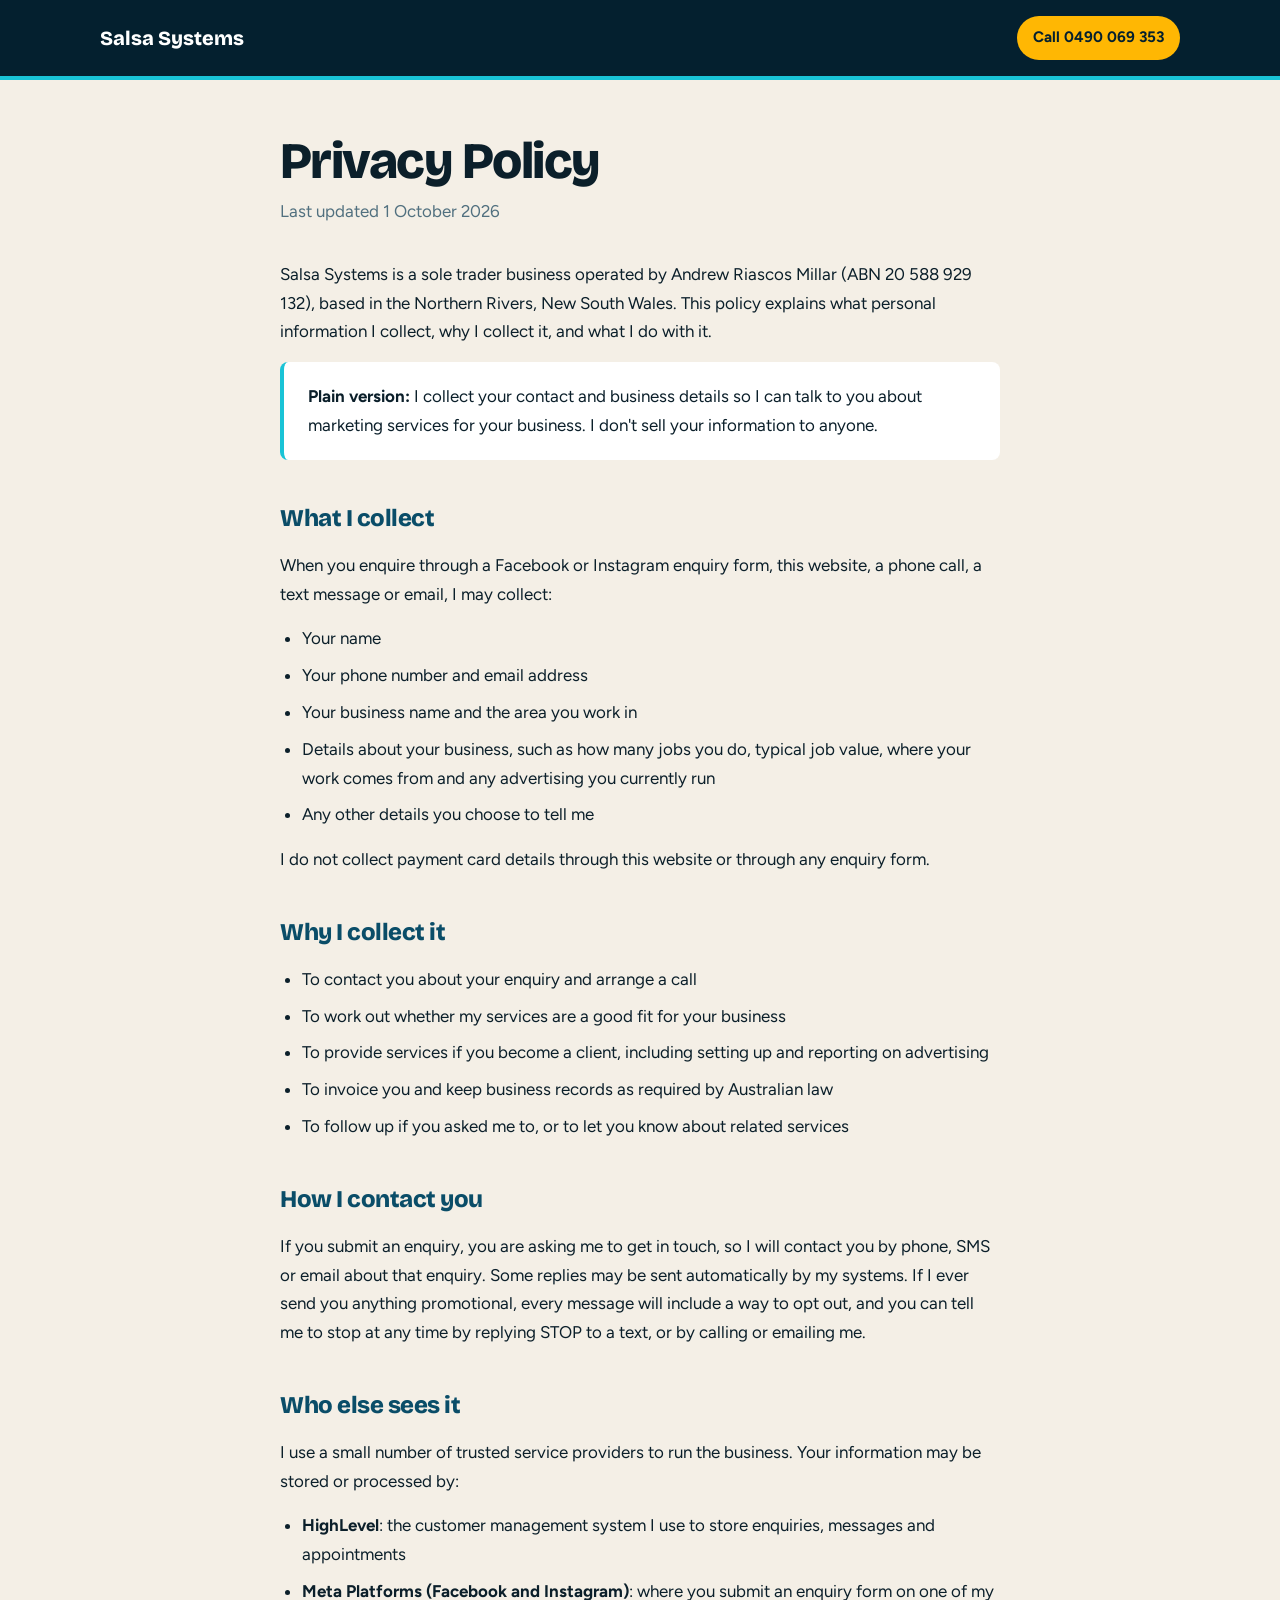
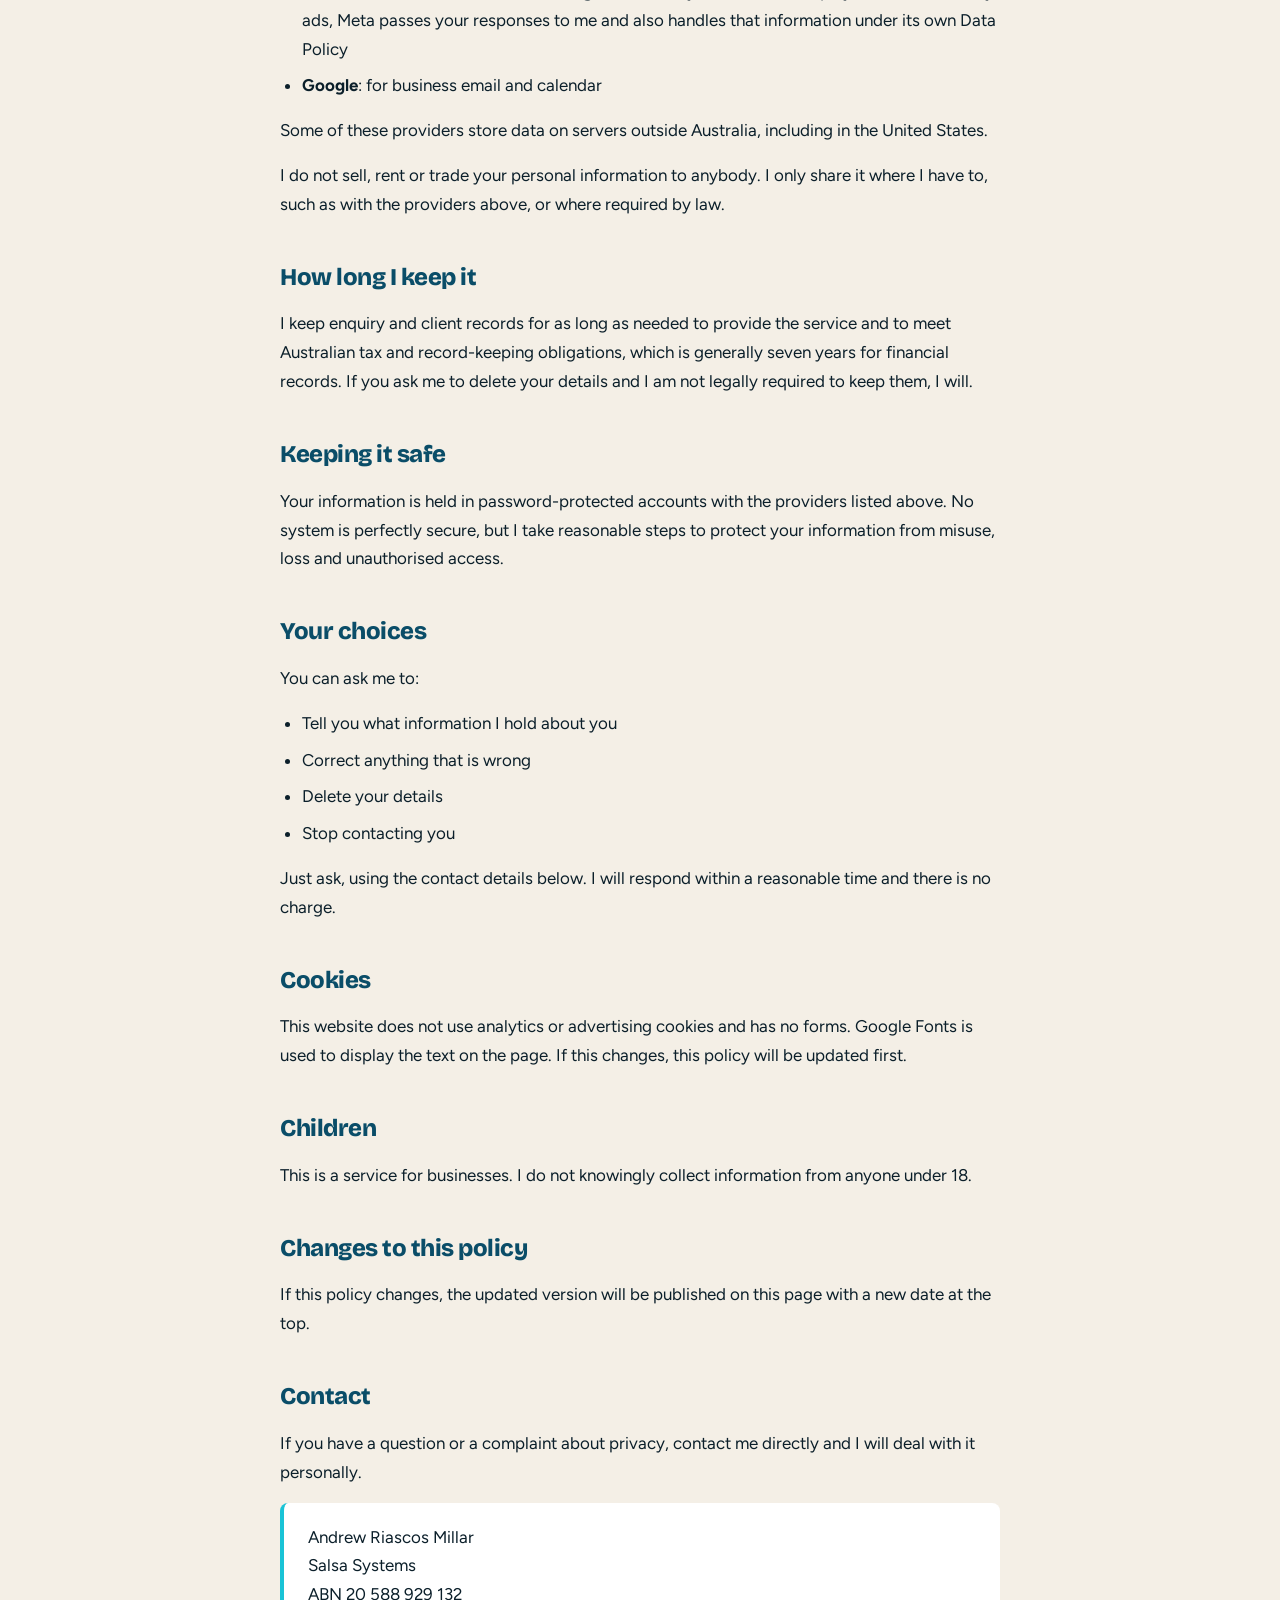
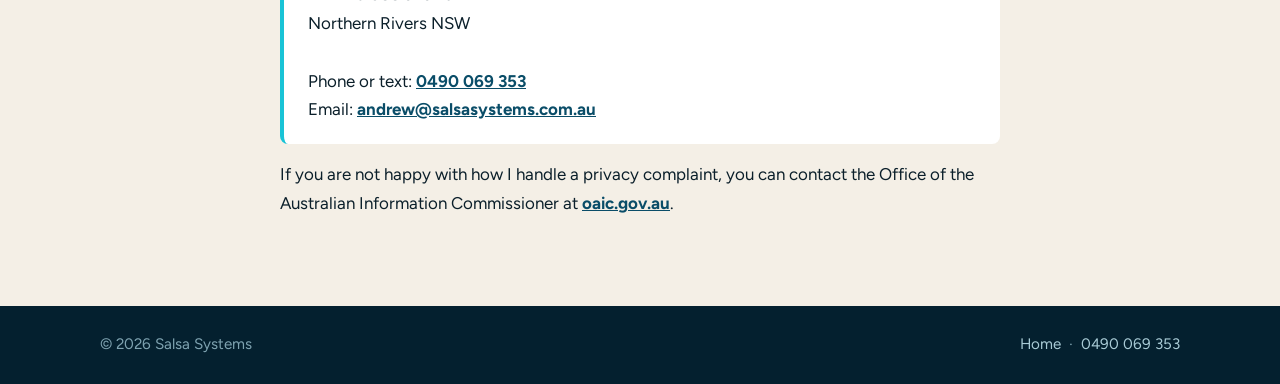
==== privacy.html @ 565caf3f "Rebuild site for pool builders: new homepage + privacy policy Co-Authored-By: Claude Opus 5.5 <norep" ====
<!DOCTYPE html>
<html lang="en-AU">
<head>
<meta charset="utf-8">
<meta name="viewport" content="width=device-width, initial-scale=1">
<title>Privacy Policy | Salsa Systems</title>
<meta name="description" content="How Salsa Systems collects, uses and protects your personal information.">
<link rel="canonical" href="https://salsasystems.com.au/privacy">
<link rel="icon" href="assets/logo-mark.svg" type="image/svg+xml">
<link rel="preconnect" href="https://fonts.googleapis.com">
<link rel="preconnect" href="https://fonts.gstatic.com" crossorigin>
<link href="https://fonts.googleapis.com/css2?family=Bricolage+Grotesque:opsz,wght@12..96,800&family=Figtree:wght@400;700&display=swap" rel="stylesheet">
<style>
:root{--deep:#04202f;--pool:#0a4d68;--aqua:#19c3d6;--coping:#f4efe6;--ink:#0b1f2a;--muted:#51707f;--sun:#ffb703;--white:#fff;--display:'Bricolage Grotesque',sans-serif;--body:'Figtree',sans-serif}
*{margin:0;padding:0;box-sizing:border-box}
body{font-family:var(--body);color:var(--ink);background:var(--coping);line-height:1.7;font-size:1.06rem;-webkit-font-smoothing:antialiased}
.wrap{max-width:760px;margin:0 auto;padding:0 20px}
.topbar{background:var(--deep);border-bottom:4px solid var(--aqua)}
.topbar .wrap{max-width:1120px;display:flex;align-items:center;justify-content:space-between;padding-top:16px;padding-bottom:16px}
.brand{font-family:var(--display);font-weight:800;font-size:1.25rem;color:var(--white);text-decoration:none}
.topbar a.call{background:var(--sun);color:var(--deep);text-decoration:none;font-weight:700;padding:9px 16px;border-radius:999px;font-size:.95rem;white-space:nowrap}
main{padding:56px 0 72px}
h1{font-family:var(--display);font-weight:800;font-size:clamp(2.2rem,6vw,3.2rem);line-height:1;letter-spacing:-.03em;margin-bottom:10px}
.updated{color:var(--muted);margin-bottom:34px}
h2{font-family:var(--display);font-weight:800;font-size:1.5rem;letter-spacing:-.02em;margin:38px 0 12px;color:var(--pool)}
p{margin-bottom:16px}
ul{margin:0 0 16px 22px}
li{margin-bottom:8px}
a{color:var(--pool);font-weight:700}
.box{background:var(--white);border-left:4px solid var(--aqua);padding:20px 24px;border-radius:8px;margin:8px 0 16px}
footer{background:var(--deep);color:#7fa3b1;padding:26px 0;font-size:.95rem}
footer .wrap{max-width:1120px;display:flex;justify-content:space-between;flex-wrap:wrap;gap:10px}
footer a{color:#a9cbd6;text-decoration:none;font-weight:400}
</style>
</head>
<body>
<header class="topbar">
  <div class="wrap">
    <a class="brand" href="/">Salsa Systems</a>
    <a class="call" href="tel:0490069353">Call 0490 069 353</a>
  </div>
</header>

<main>
  <div class="wrap">
    <h1>Privacy Policy</h1>
    <p class="updated">Last updated 1 October 2026</p>

    <p>Salsa Systems is a sole trader business operated by Andrew Riascos Millar (ABN 20 588 929 132), based in the Northern Rivers, New South Wales. This policy explains what personal information I collect, why I collect it, and what I do with it.</p>

    <div class="box"><strong>Plain version:</strong> I collect your contact and business details so I can talk to you about marketing services for your business. I don't sell your information to anyone.</div>

    <h2>What I collect</h2>
    <p>When you enquire through a Facebook or Instagram enquiry form, this website, a phone call, a text message or email, I may collect:</p>
    <ul>
      <li>Your name</li>
      <li>Your phone number and email address</li>
      <li>Your business name and the area you work in</li>
      <li>Details about your business, such as how many jobs you do, typical job value, where your work comes from and any advertising you currently run</li>
      <li>Any other details you choose to tell me</li>
    </ul>
    <p>I do not collect payment card details through this website or through any enquiry form.</p>

    <h2>Why I collect it</h2>
    <ul>
      <li>To contact you about your enquiry and arrange a call</li>
      <li>To work out whether my services are a good fit for your business</li>
      <li>To provide services if you become a client, including setting up and reporting on advertising</li>
      <li>To invoice you and keep business records as required by Australian law</li>
      <li>To follow up if you asked me to, or to let you know about related services</li>
    </ul>

    <h2>How I contact you</h2>
    <p>If you submit an enquiry, you are asking me to get in touch, so I will contact you by phone, SMS or email about that enquiry. Some replies may be sent automatically by my systems. If I ever send you anything promotional, every message will include a way to opt out, and you can tell me to stop at any time by replying STOP to a text, or by calling or emailing me.</p>

    <h2>Who else sees it</h2>
    <p>I use a small number of trusted service providers to run the business. Your information may be stored or processed by:</p>
    <ul>
      <li><strong>HighLevel</strong>: the customer management system I use to store enquiries, messages and appointments</li>
      <li><strong>Meta Platforms (Facebook and Instagram)</strong>: where you submit an enquiry form on one of my ads, Meta passes your responses to me and also handles that information under its own Data Policy</li>
      <li><strong>Google</strong>: for business email and calendar</li>
    </ul>
    <p>Some of these providers store data on servers outside Australia, including in the United States.</p>
    <p>I do not sell, rent or trade your personal information to anybody. I only share it where I have to, such as with the providers above, or where required by law.</p>

    <h2>How long I keep it</h2>
    <p>I keep enquiry and client records for as long as needed to provide the service and to meet Australian tax and record-keeping obligations, which is generally seven years for financial records. If you ask me to delete your details and I am not legally required to keep them, I will.</p>

    <h2>Keeping it safe</h2>
    <p>Your information is held in password-protected accounts with the providers listed above. No system is perfectly secure, but I take reasonable steps to protect your information from misuse, loss and unauthorised access.</p>

    <h2>Your choices</h2>
    <p>You can ask me to:</p>
    <ul>
      <li>Tell you what information I hold about you</li>
      <li>Correct anything that is wrong</li>
      <li>Delete your details</li>
      <li>Stop contacting you</li>
    </ul>
    <p>Just ask, using the contact details below. I will respond within a reasonable time and there is no charge.</p>

    <h2>Cookies</h2>
    <p>This website does not use analytics or advertising cookies and has no forms. Google Fonts is used to display the text on the page. If this changes, this policy will be updated first.</p>

    <h2>Children</h2>
    <p>This is a service for businesses. I do not knowingly collect information from anyone under 18.</p>

    <h2>Changes to this policy</h2>
    <p>If this policy changes, the updated version will be published on this page with a new date at the top.</p>

    <h2>Contact</h2>
    <p>If you have a question or a complaint about privacy, contact me directly and I will deal with it personally.</p>
    <div class="box">
      Andrew Riascos Millar<br>Salsa Systems<br>ABN 20 588 929 132<br>Northern Rivers NSW<br><br>
      Phone or text: <a href="tel:0490069353">0490 069 353</a><br>Email: <a href="mailto:andrew@salsasystems.com.au">andrew@salsasystems.com.au</a>
    </div>
    <p>If you are not happy with how I handle a privacy complaint, you can contact the Office of the Australian Information Commissioner at <a href="https://www.oaic.gov.au">oaic.gov.au</a>.</p>
  </div>
</main>

<footer>
  <div class="wrap">
    <span>&copy; 2026 Salsa Systems</span>
    <span><a href="/">Home</a> &nbsp;&middot;&nbsp; <a href="tel:0490069353">0490 069 353</a></span>
  </div>
</footer>
</body>
</html>
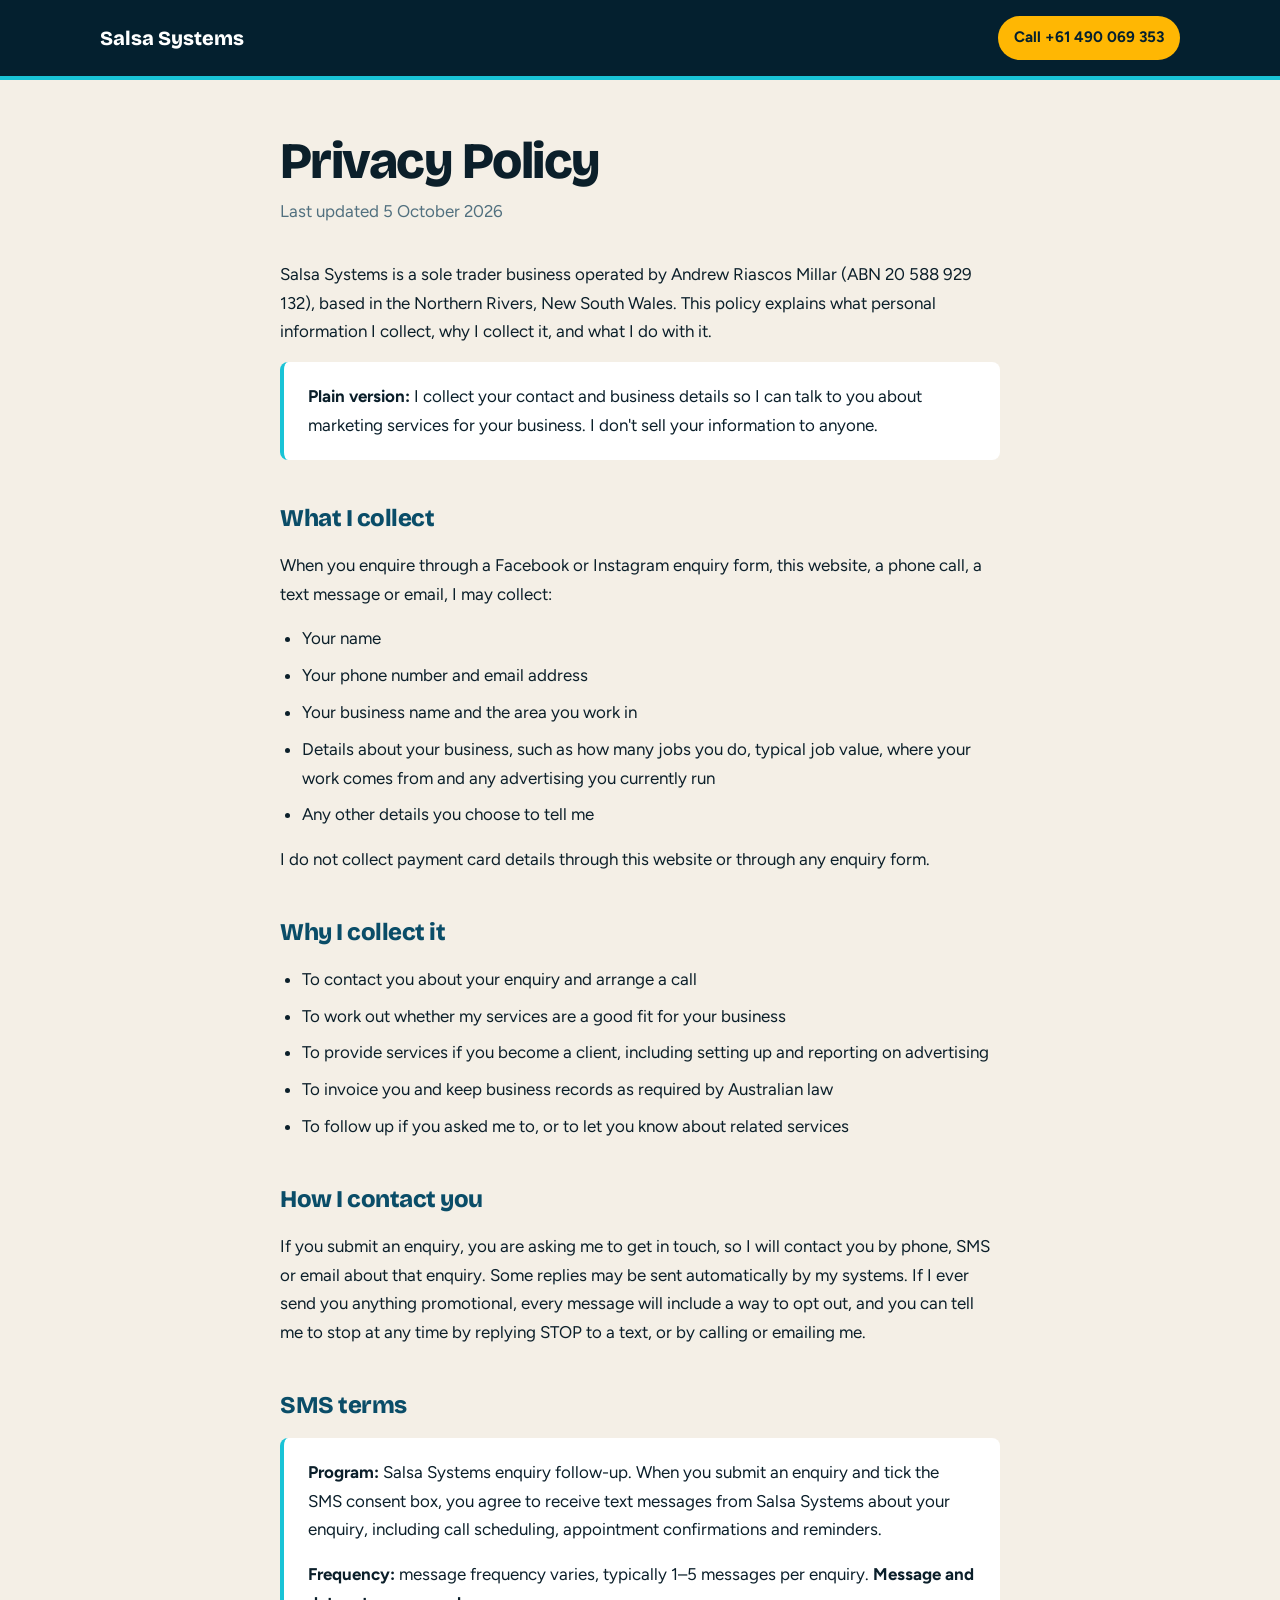
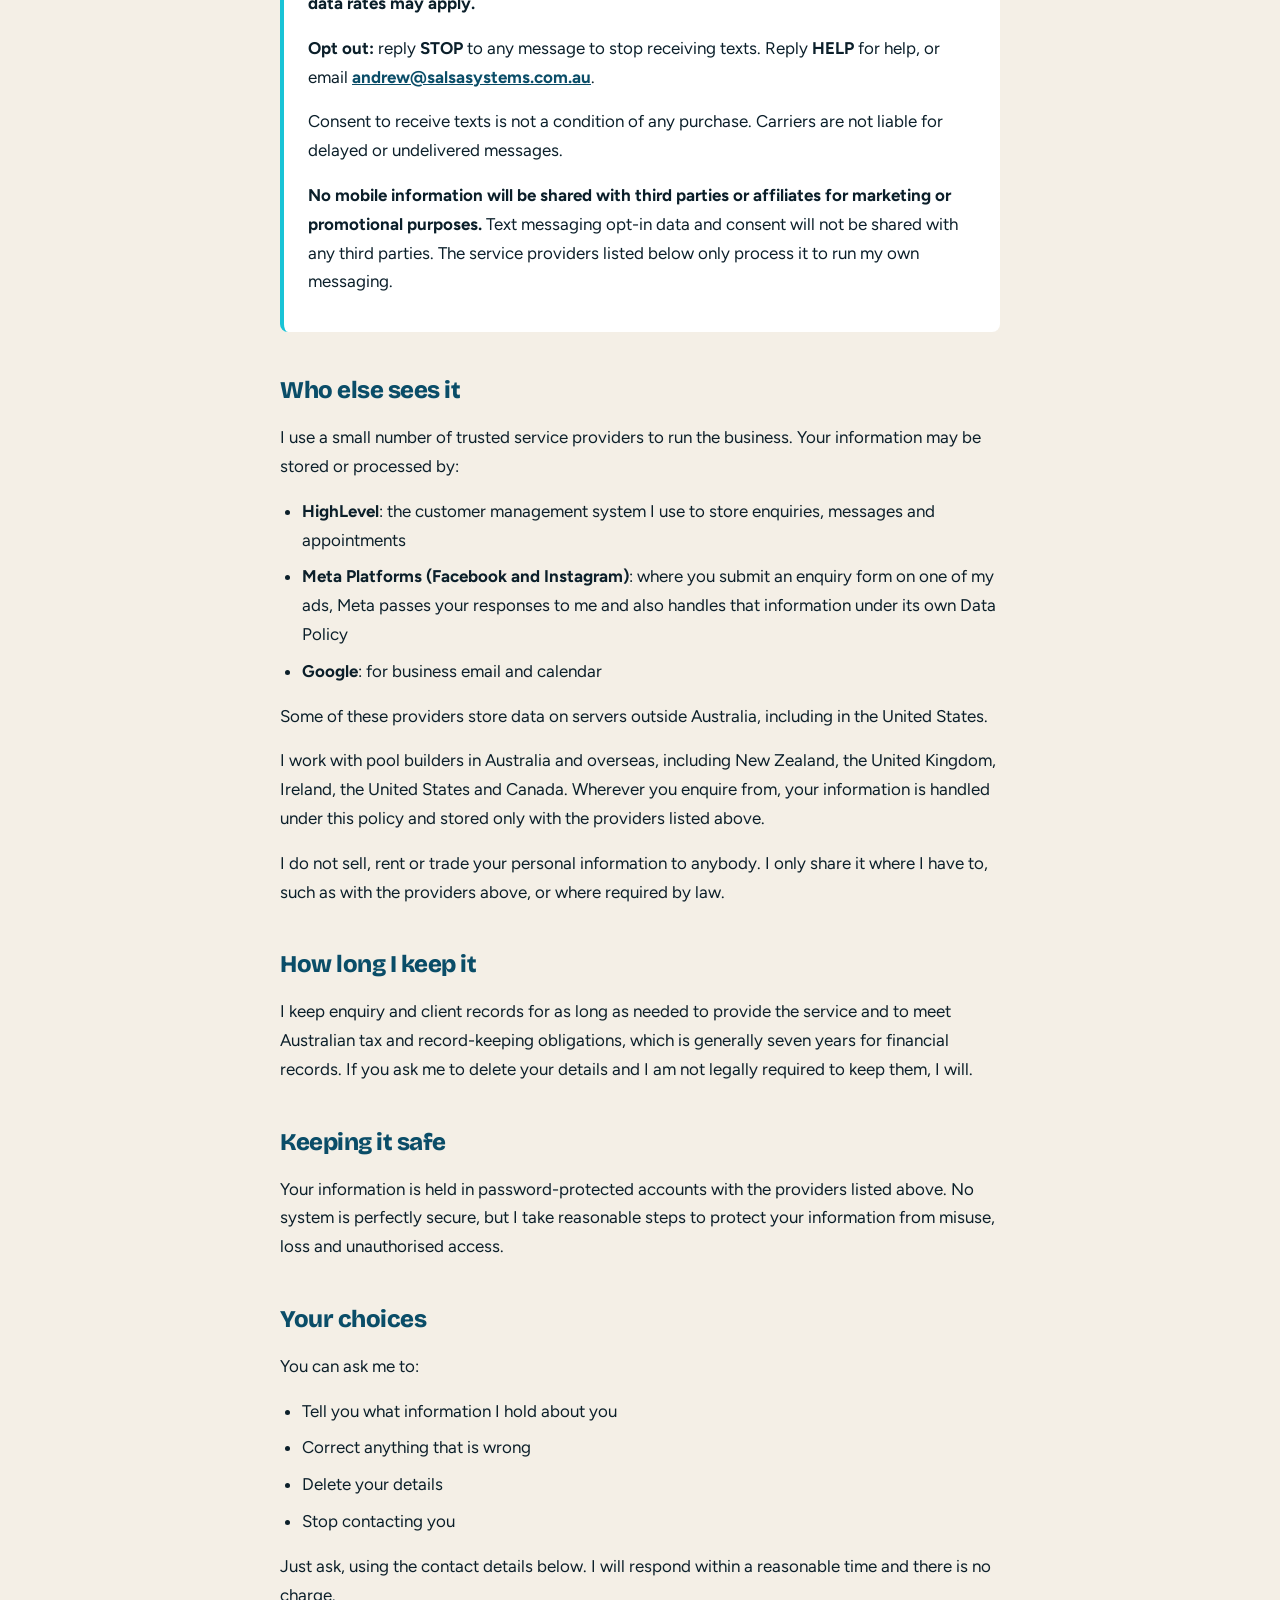
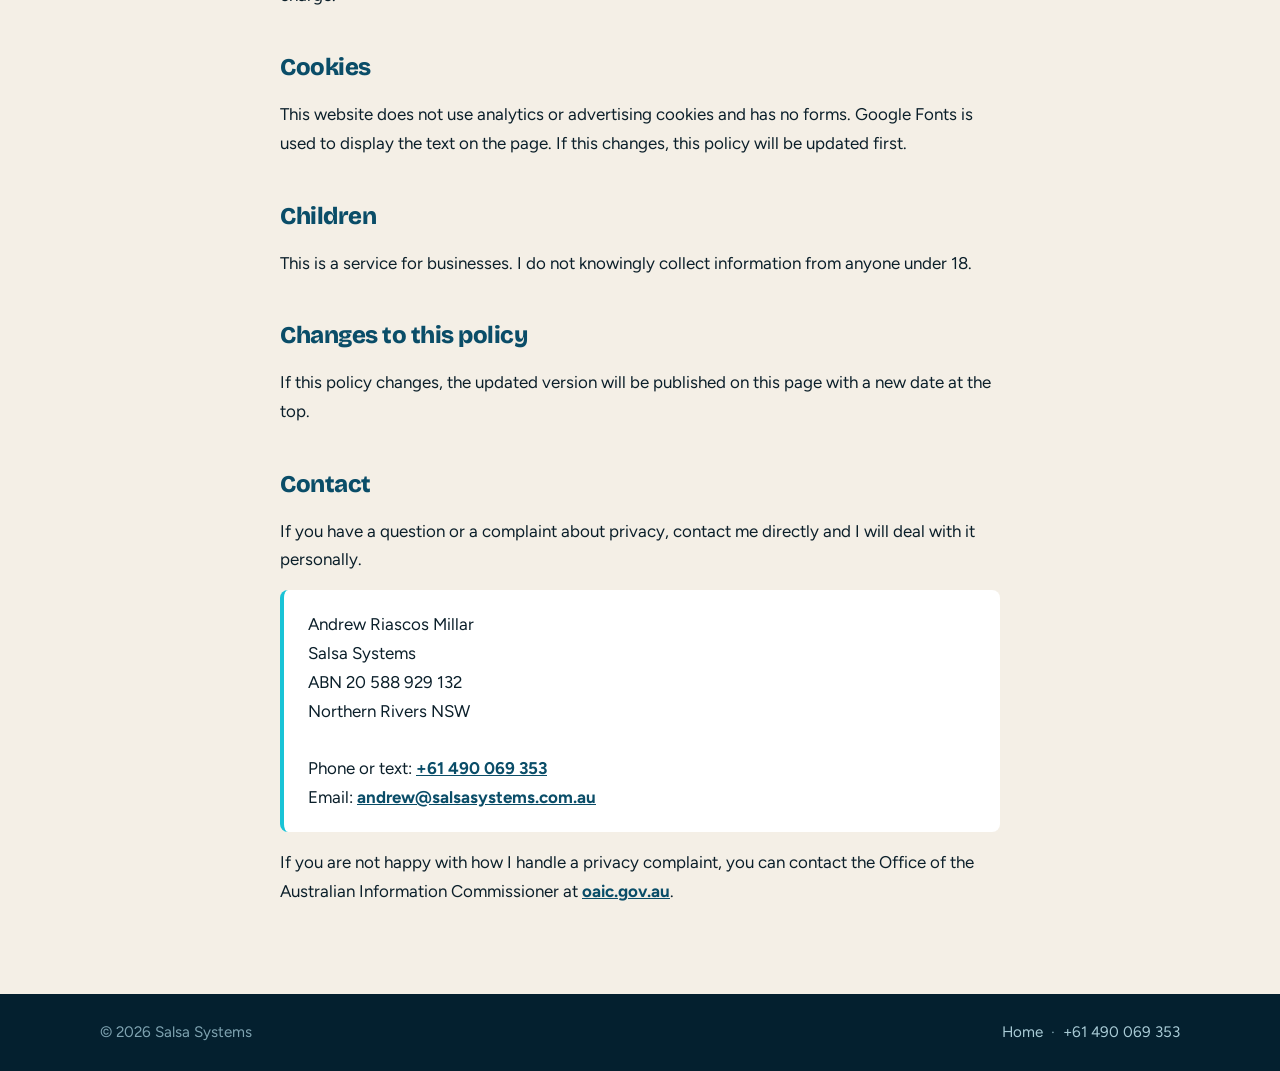
==== commit 876c3ed8: "Go international: drop 'Australian', +61 phone format, SMS terms + overseas line in privacy Co-Autho" ====
--- a/privacy.html
+++ b/privacy.html
@@ -37,14 +37,14 @@
 <header class="topbar">
   <div class="wrap">
     <a class="brand" href="/">Salsa Systems</a>
-    <a class="call" href="tel:0490069353">Call 0490 069 353</a>
+    <a class="call" href="tel:+61490069353">Call +61 490 069 353</a>
   </div>
 </header>
 
 <main>
   <div class="wrap">
     <h1>Privacy Policy</h1>
-    <p class="updated">Last updated 1 October 2026</p>
+    <p class="updated">Last updated 5 October 2026</p>
 
     <p>Salsa Systems is a sole trader business operated by Andrew Riascos Millar (ABN 20 588 929 132), based in the Northern Rivers, New South Wales. This policy explains what personal information I collect, why I collect it, and what I do with it.</p>
 
@@ -73,6 +73,15 @@
     <h2>How I contact you</h2>
     <p>If you submit an enquiry, you are asking me to get in touch, so I will contact you by phone, SMS or email about that enquiry. Some replies may be sent automatically by my systems. If I ever send you anything promotional, every message will include a way to opt out, and you can tell me to stop at any time by replying STOP to a text, or by calling or emailing me.</p>
 
+    <h2 id="sms">SMS terms</h2>
+    <div class="box">
+      <p><strong>Program:</strong> Salsa Systems enquiry follow-up. When you submit an enquiry and tick the SMS consent box, you agree to receive text messages from Salsa Systems about your enquiry, including call scheduling, appointment confirmations and reminders.</p>
+      <p><strong>Frequency:</strong> message frequency varies, typically 1&ndash;5 messages per enquiry. <strong>Message and data rates may apply.</strong></p>
+      <p><strong>Opt out:</strong> reply <strong>STOP</strong> to any message to stop receiving texts. Reply <strong>HELP</strong> for help, or email <a href="mailto:andrew@salsasystems.com.au">andrew@salsasystems.com.au</a>.</p>
+      <p>Consent to receive texts is not a condition of any purchase. Carriers are not liable for delayed or undelivered messages.</p>
+      <p><strong>No mobile information will be shared with third parties or affiliates for marketing or promotional purposes.</strong> Text messaging opt-in data and consent will not be shared with any third parties. The service providers listed below only process it to run my own messaging.</p>
+    </div>
+
     <h2>Who else sees it</h2>
     <p>I use a small number of trusted service providers to run the business. Your information may be stored or processed by:</p>
     <ul>
@@ -81,6 +90,7 @@
       <li><strong>Google</strong>: for business email and calendar</li>
     </ul>
     <p>Some of these providers store data on servers outside Australia, including in the United States.</p>
+    <p>I work with pool builders in Australia and overseas, including New Zealand, the United Kingdom, Ireland, the United States and Canada. Wherever you enquire from, your information is handled under this policy and stored only with the providers listed above.</p>
     <p>I do not sell, rent or trade your personal information to anybody. I only share it where I have to, such as with the providers above, or where required by law.</p>
 
     <h2>How long I keep it</h2>
@@ -112,7 +122,7 @@
     <p>If you have a question or a complaint about privacy, contact me directly and I will deal with it personally.</p>
     <div class="box">
       Andrew Riascos Millar<br>Salsa Systems<br>ABN 20 588 929 132<br>Northern Rivers NSW<br><br>
-      Phone or text: <a href="tel:0490069353">0490 069 353</a><br>Email: <a href="mailto:andrew@salsasystems.com.au">andrew@salsasystems.com.au</a>
+      Phone or text: <a href="tel:+61490069353">+61 490 069 353</a><br>Email: <a href="mailto:andrew@salsasystems.com.au">andrew@salsasystems.com.au</a>
     </div>
     <p>If you are not happy with how I handle a privacy complaint, you can contact the Office of the Australian Information Commissioner at <a href="https://www.oaic.gov.au">oaic.gov.au</a>.</p>
   </div>
@@ -121,7 +131,7 @@
 <footer>
   <div class="wrap">
     <span>&copy; 2026 Salsa Systems</span>
-    <span><a href="/">Home</a> &nbsp;&middot;&nbsp; <a href="tel:0490069353">0490 069 353</a></span>
+    <span><a href="/">Home</a> &nbsp;&middot;&nbsp; <a href="tel:+61490069353">+61 490 069 353</a></span>
   </div>
 </footer>
 </body>
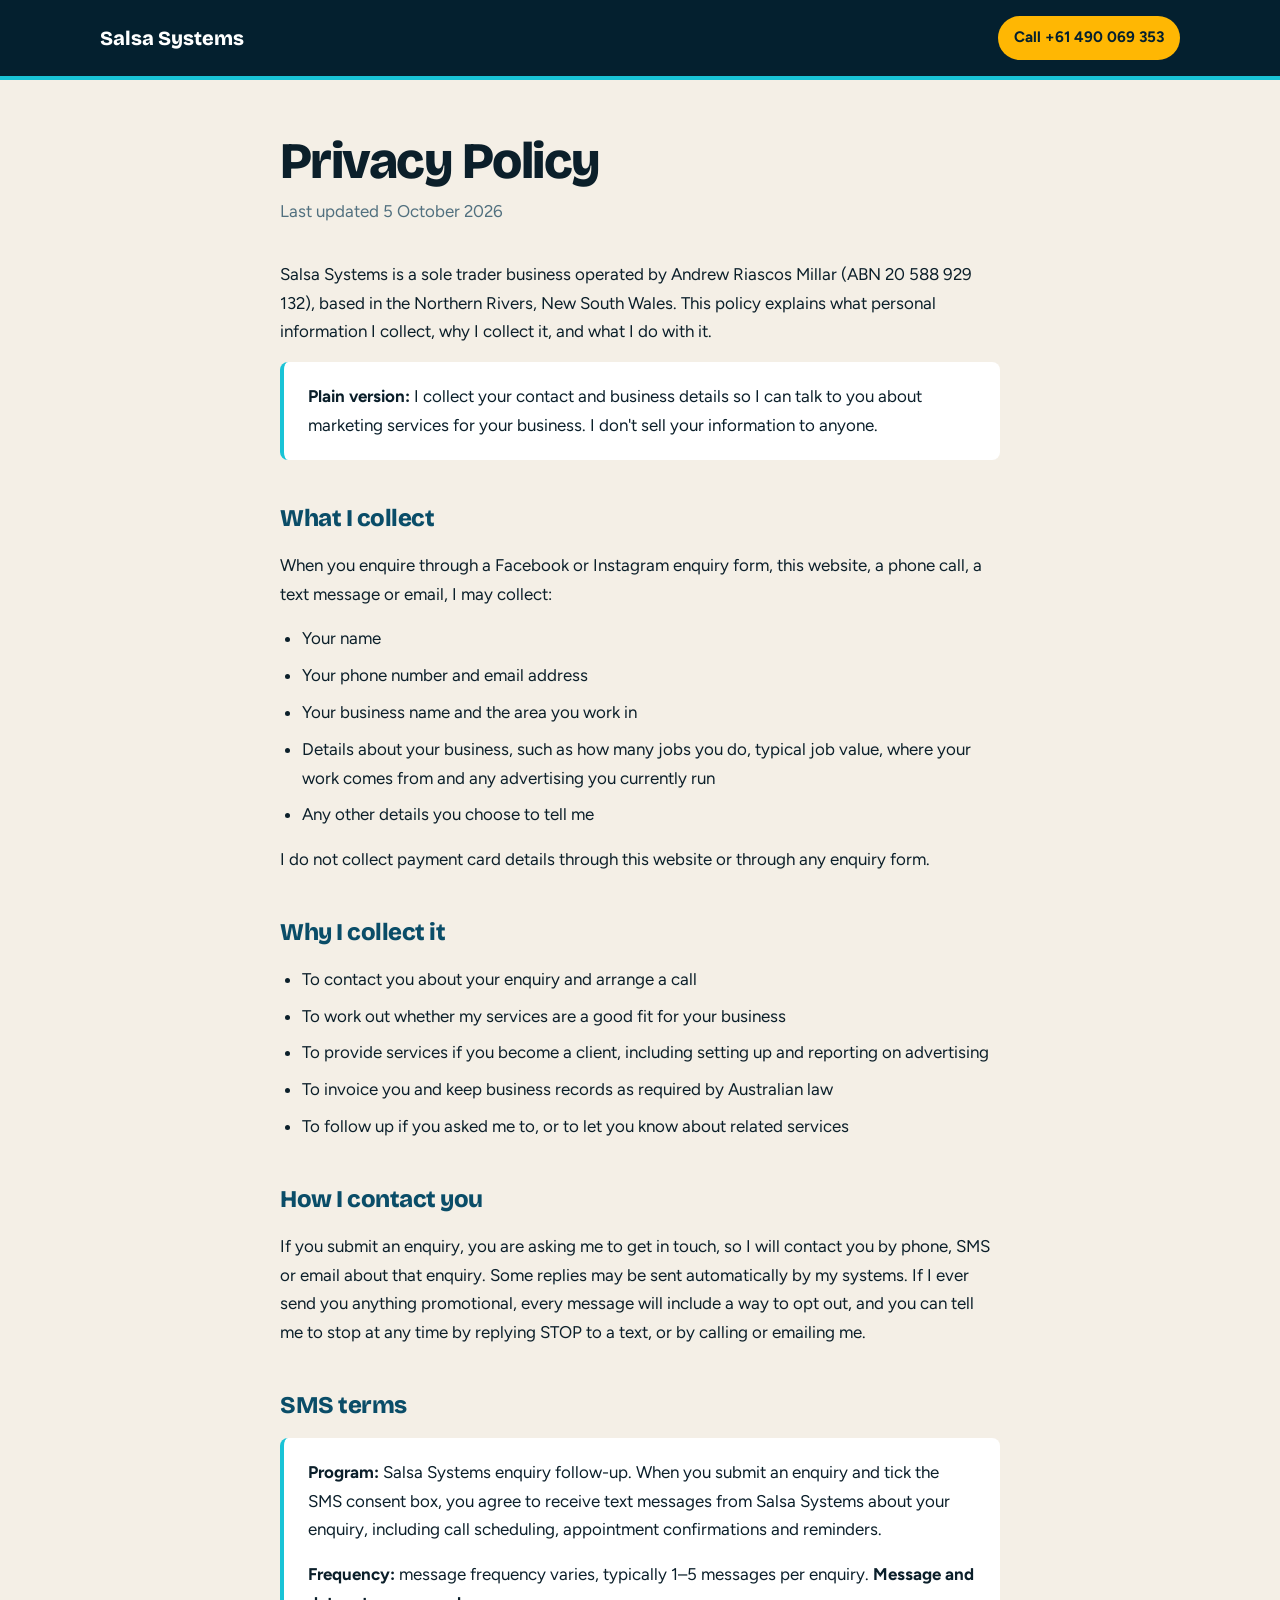
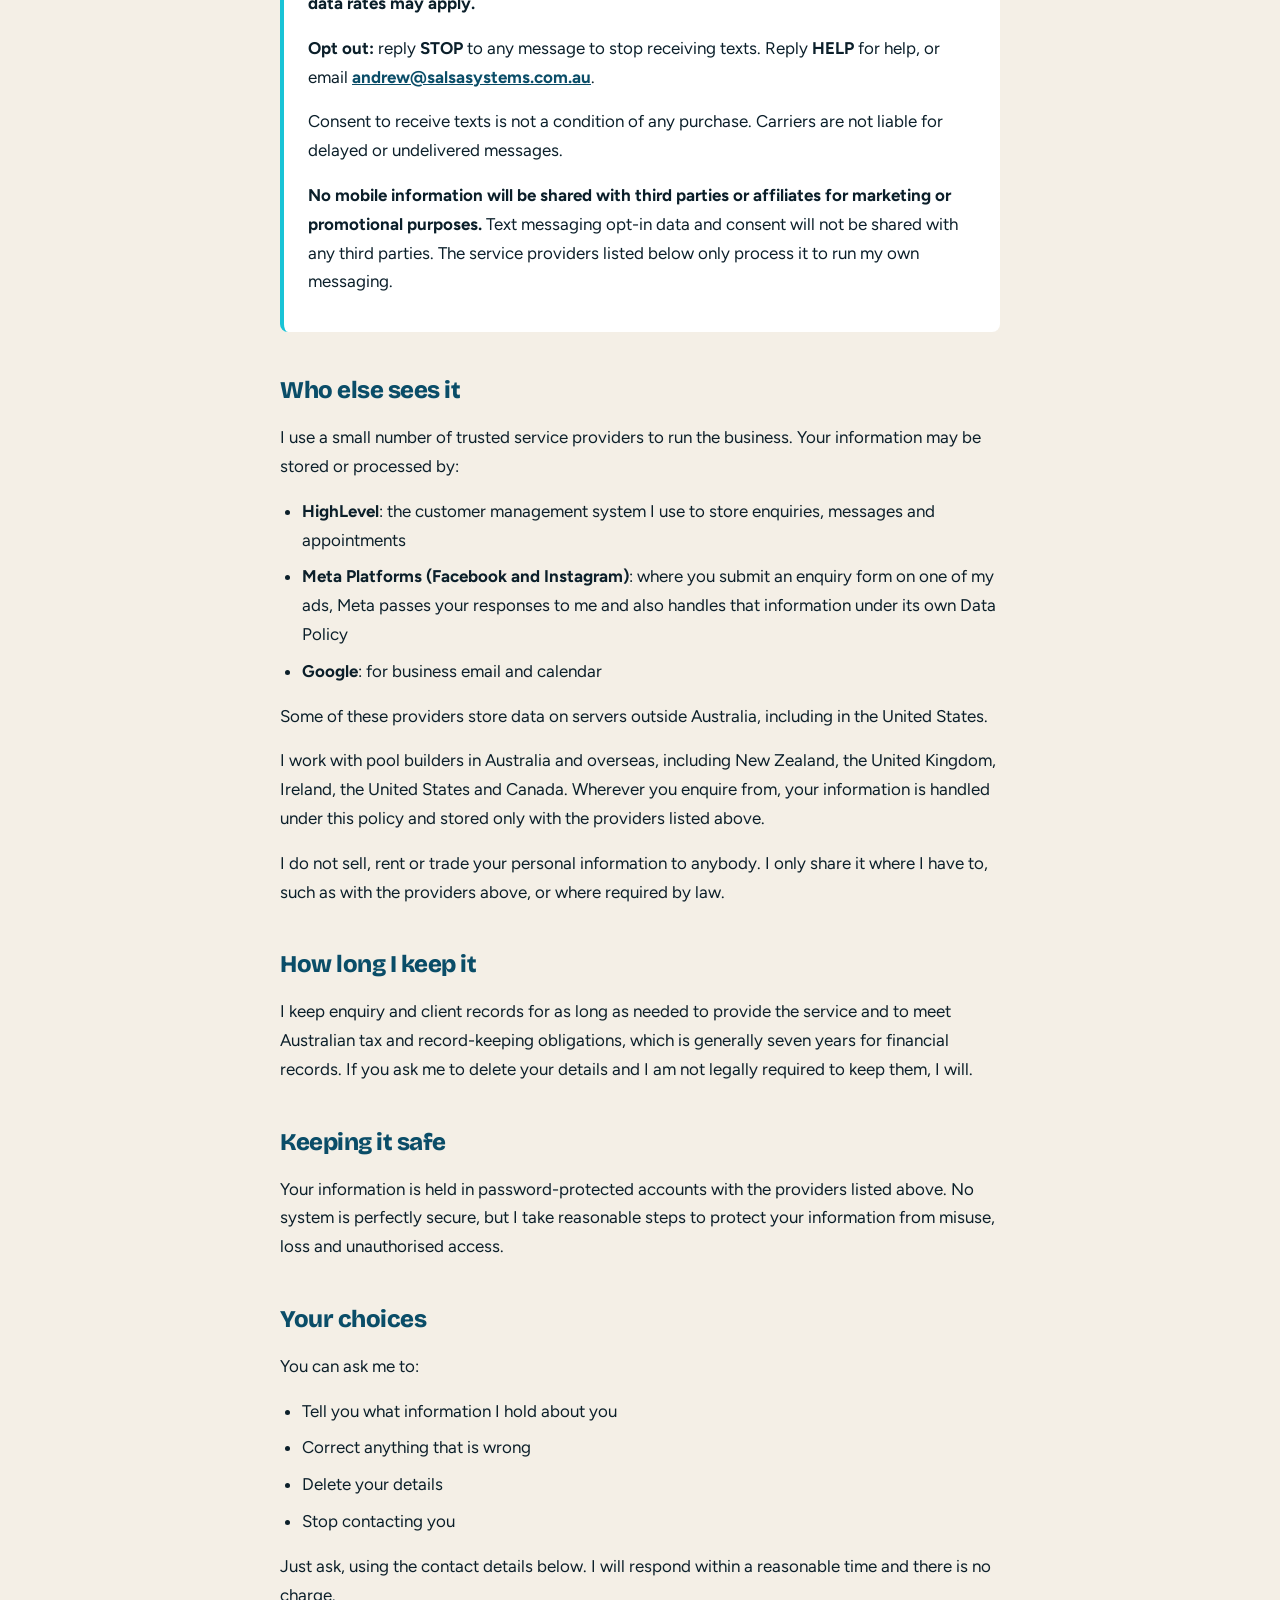
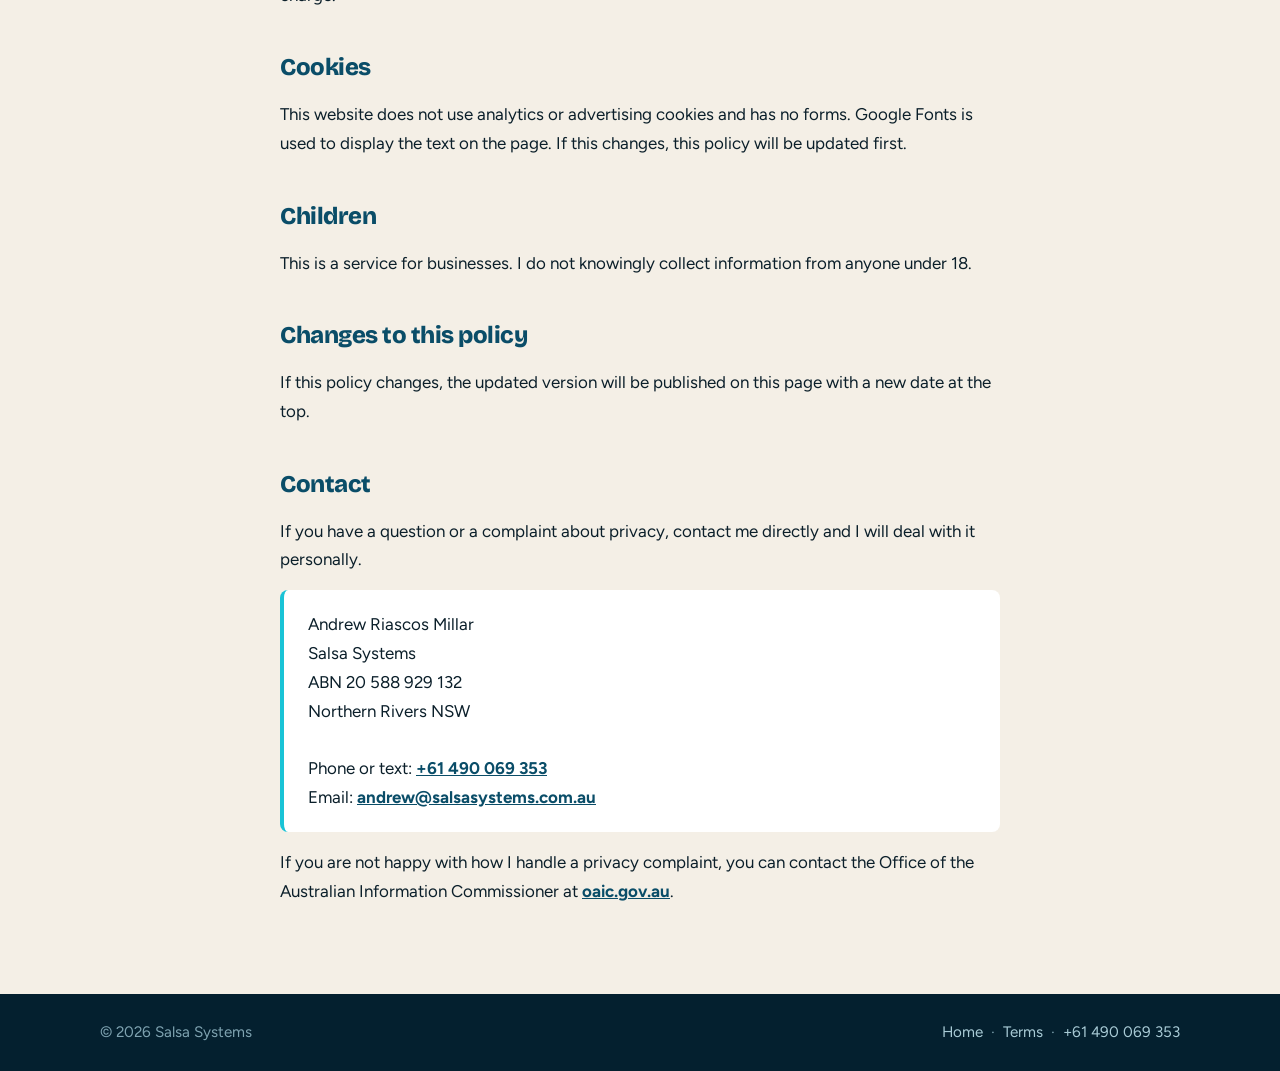
==== commit 837733dd: "Add /terms page with SMS terms; footer links Co-Authored-By: Claude Opus 5.5 <noreply@anthropic.com>" ====
--- a/privacy.html
+++ b/privacy.html
@@ -131,7 +131,7 @@
 <footer>
   <div class="wrap">
     <span>&copy; 2026 Salsa Systems</span>
-    <span><a href="/">Home</a> &nbsp;&middot;&nbsp; <a href="tel:+61490069353">+61 490 069 353</a></span>
+    <span><a href="/">Home</a> &nbsp;&middot;&nbsp; <a href="/terms">Terms</a> &nbsp;&middot;&nbsp; <a href="tel:+61490069353">+61 490 069 353</a></span>
   </div>
 </footer>
 </body>
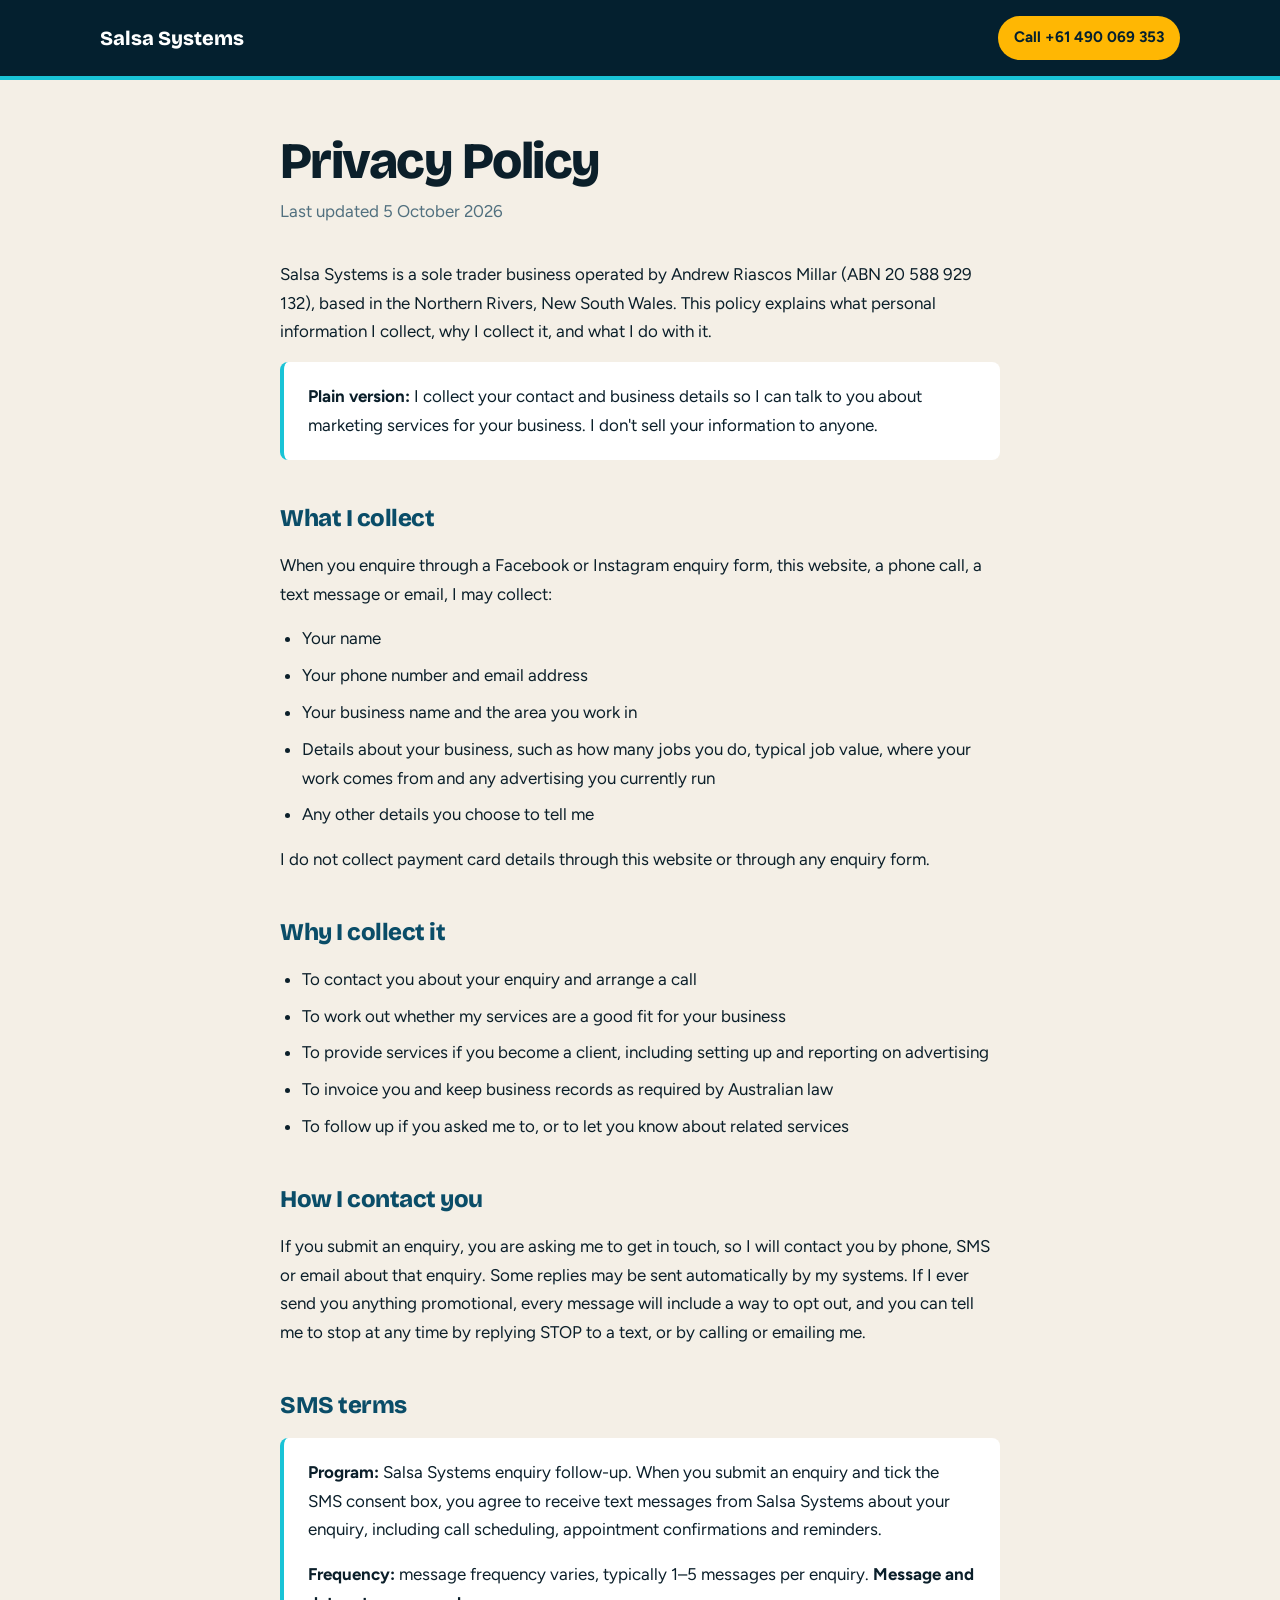
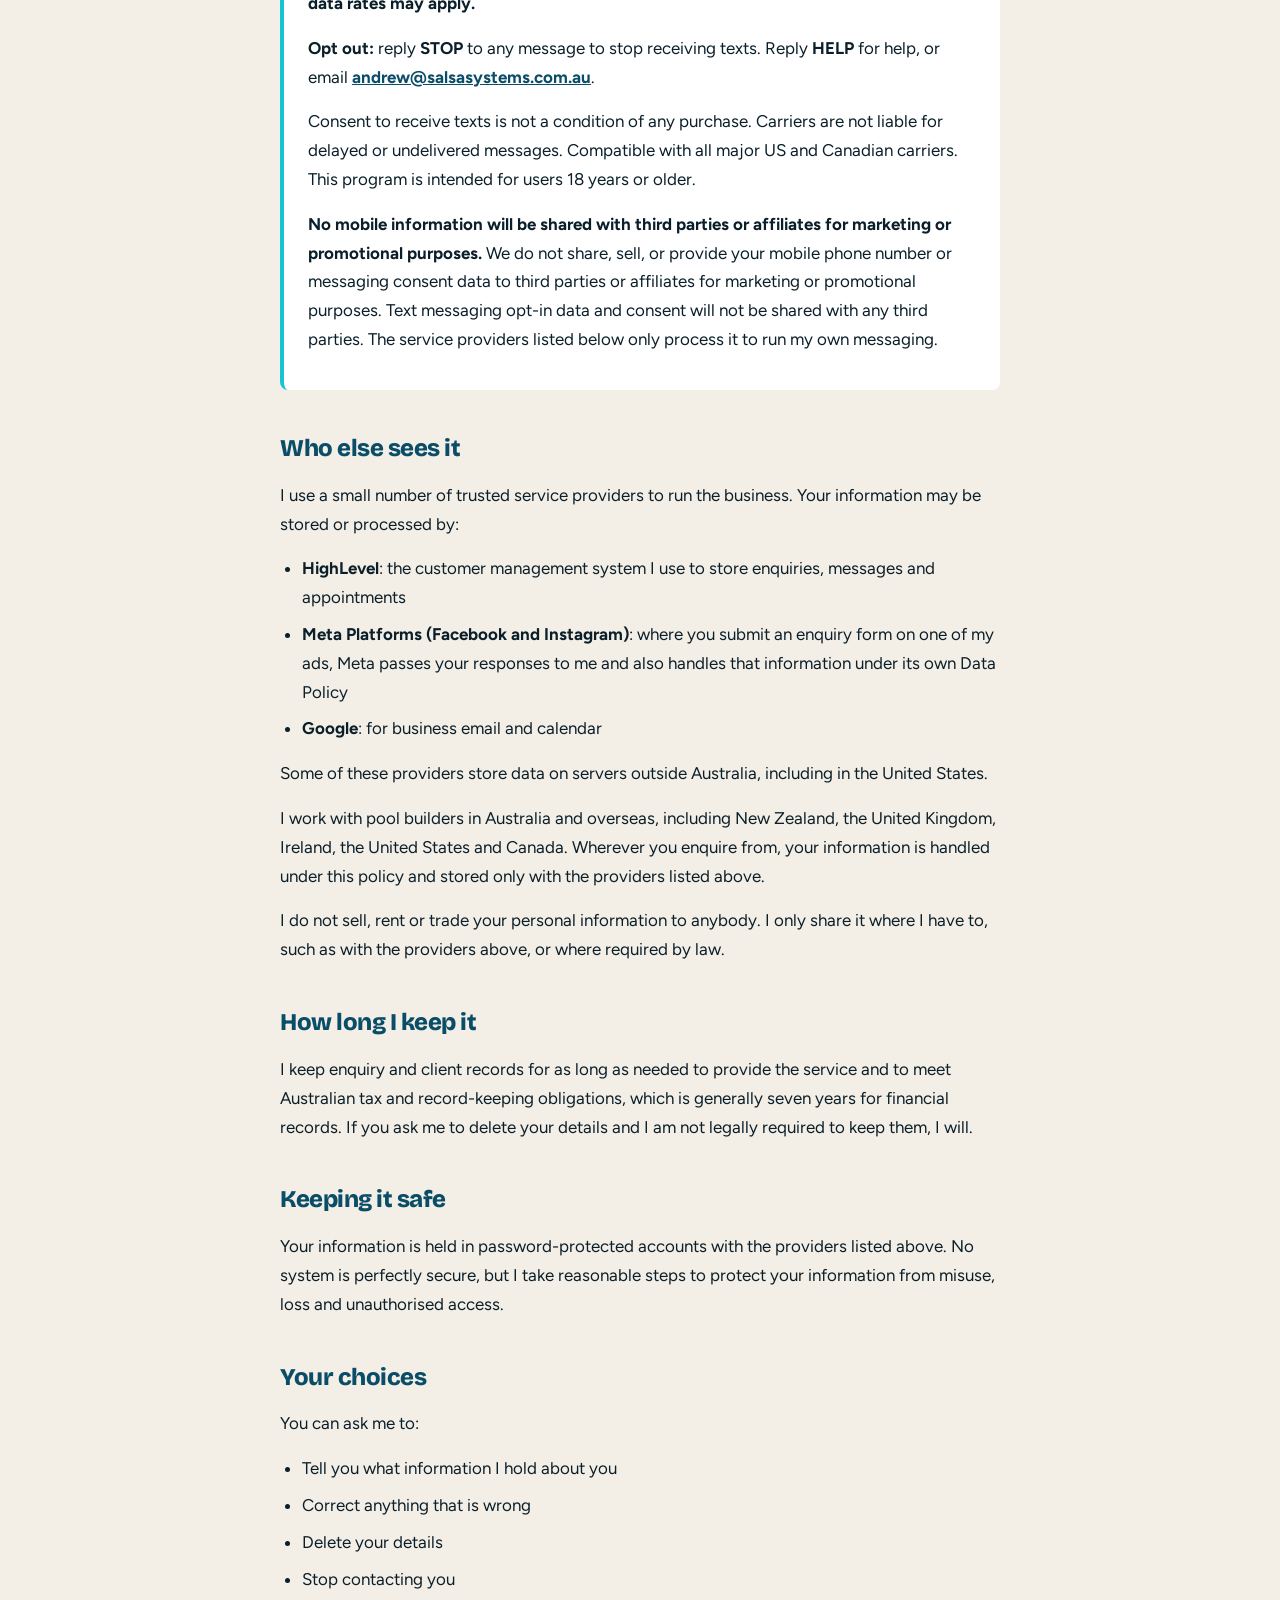
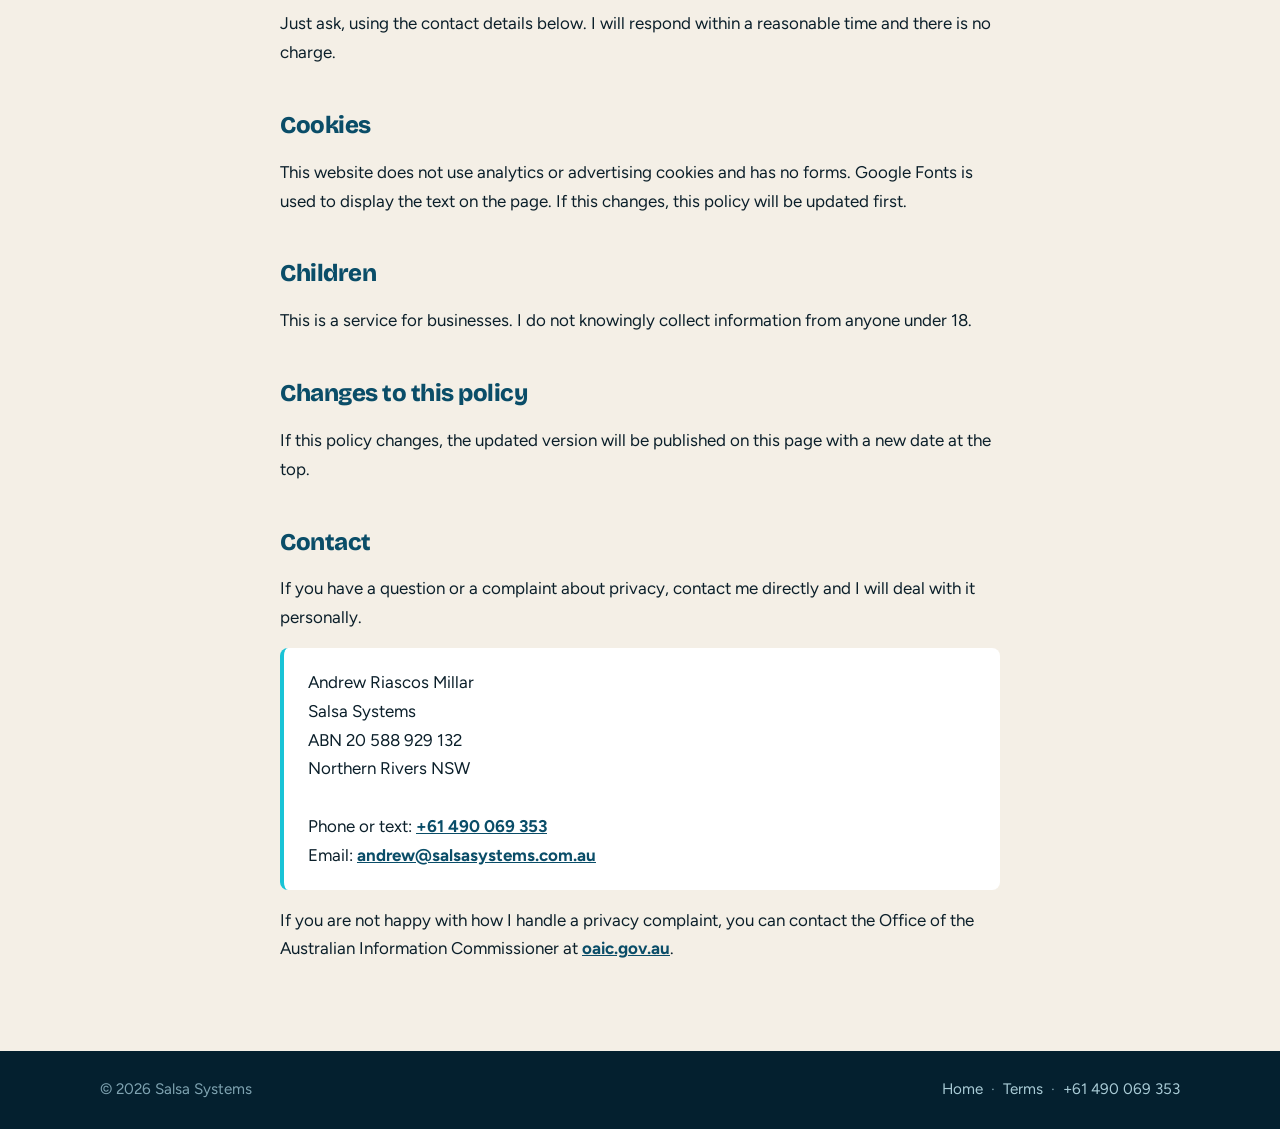
==== commit 1c81e63b: "A2P hardening: /sms-opt-in proof page (linked from footer), 18+ and carrier lines, Twilio no-share w" ====
--- a/privacy.html
+++ b/privacy.html
@@ -78,8 +78,8 @@
       <p><strong>Program:</strong> Salsa Systems enquiry follow-up. When you submit an enquiry and tick the SMS consent box, you agree to receive text messages from Salsa Systems about your enquiry, including call scheduling, appointment confirmations and reminders.</p>
       <p><strong>Frequency:</strong> message frequency varies, typically 1&ndash;5 messages per enquiry. <strong>Message and data rates may apply.</strong></p>
       <p><strong>Opt out:</strong> reply <strong>STOP</strong> to any message to stop receiving texts. Reply <strong>HELP</strong> for help, or email <a href="mailto:andrew@salsasystems.com.au">andrew@salsasystems.com.au</a>.</p>
-      <p>Consent to receive texts is not a condition of any purchase. Carriers are not liable for delayed or undelivered messages.</p>
-      <p><strong>No mobile information will be shared with third parties or affiliates for marketing or promotional purposes.</strong> Text messaging opt-in data and consent will not be shared with any third parties. The service providers listed below only process it to run my own messaging.</p>
+      <p>Consent to receive texts is not a condition of any purchase. Carriers are not liable for delayed or undelivered messages. Compatible with all major US and Canadian carriers. This program is intended for users 18 years or older.</p>
+      <p><strong>No mobile information will be shared with third parties or affiliates for marketing or promotional purposes.</strong> We do not share, sell, or provide your mobile phone number or messaging consent data to third parties or affiliates for marketing or promotional purposes. Text messaging opt-in data and consent will not be shared with any third parties. The service providers listed below only process it to run my own messaging.</p>
     </div>
 
     <h2>Who else sees it</h2>
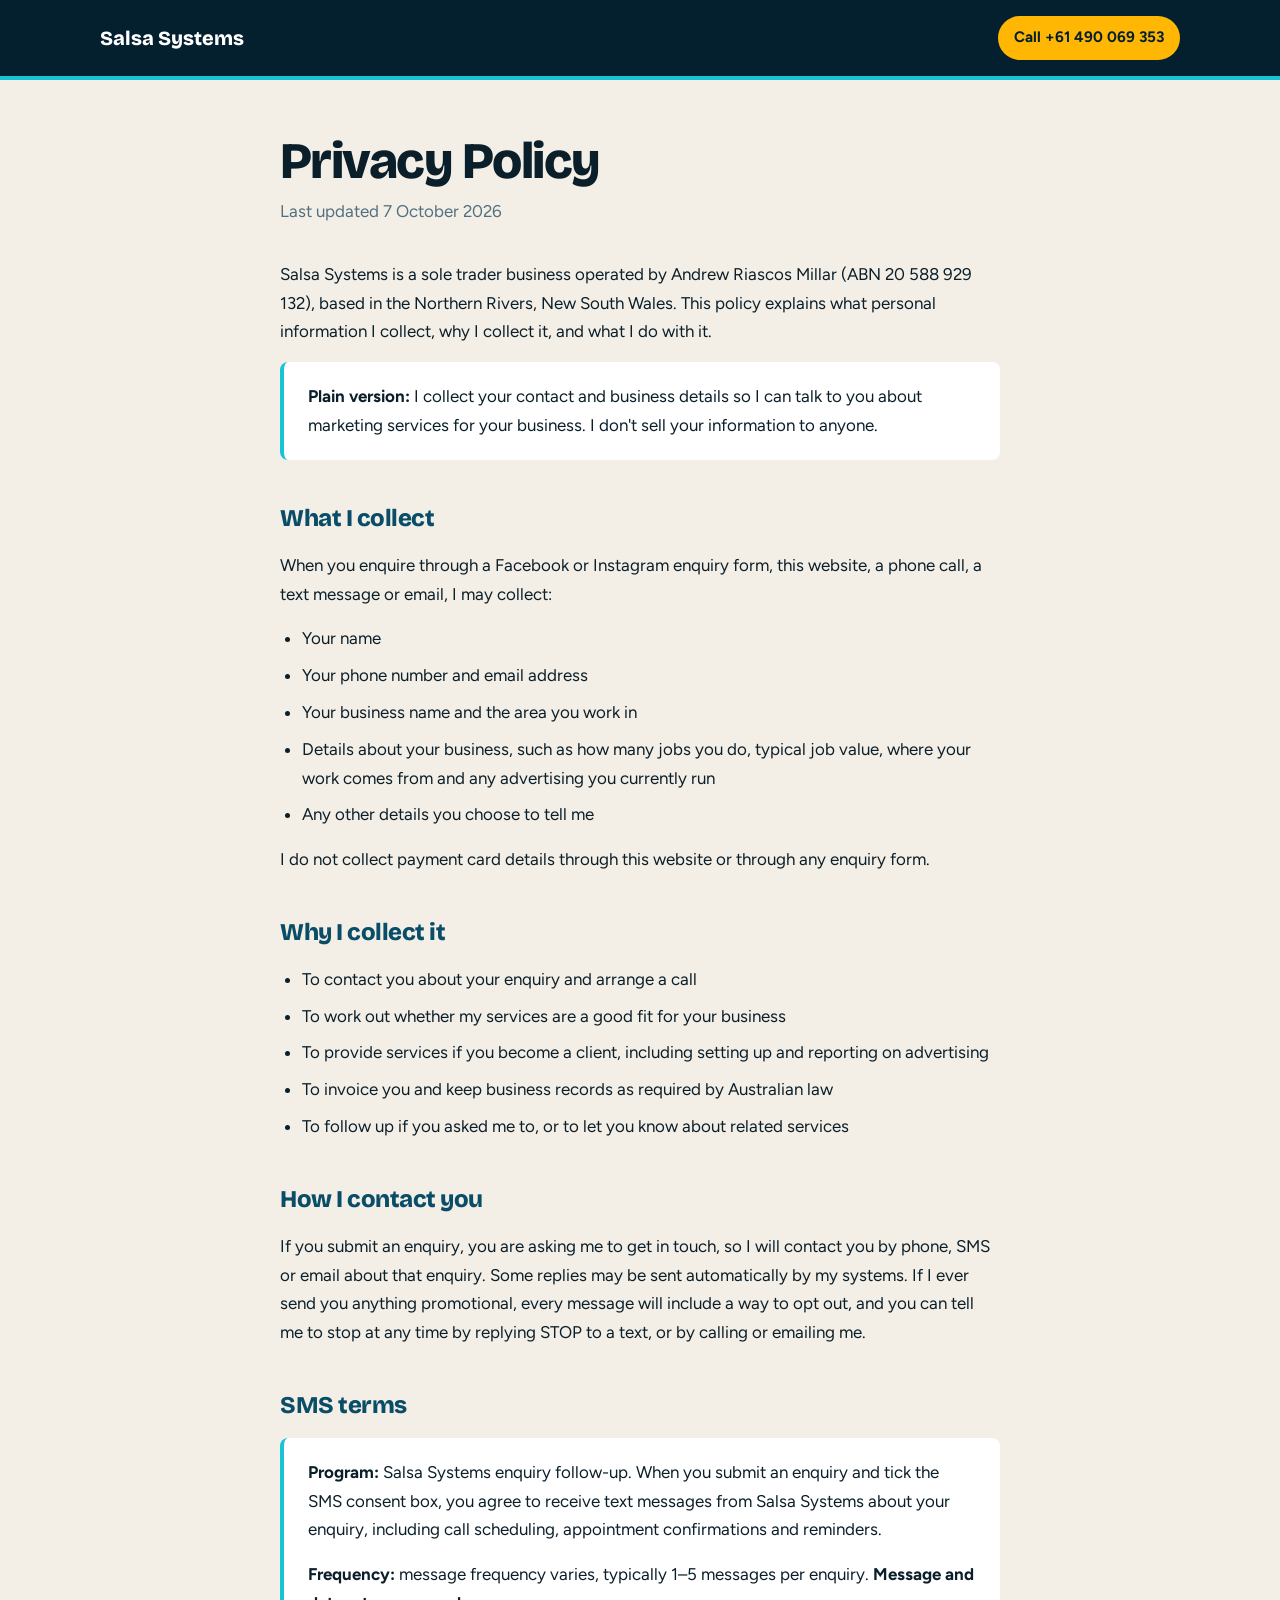
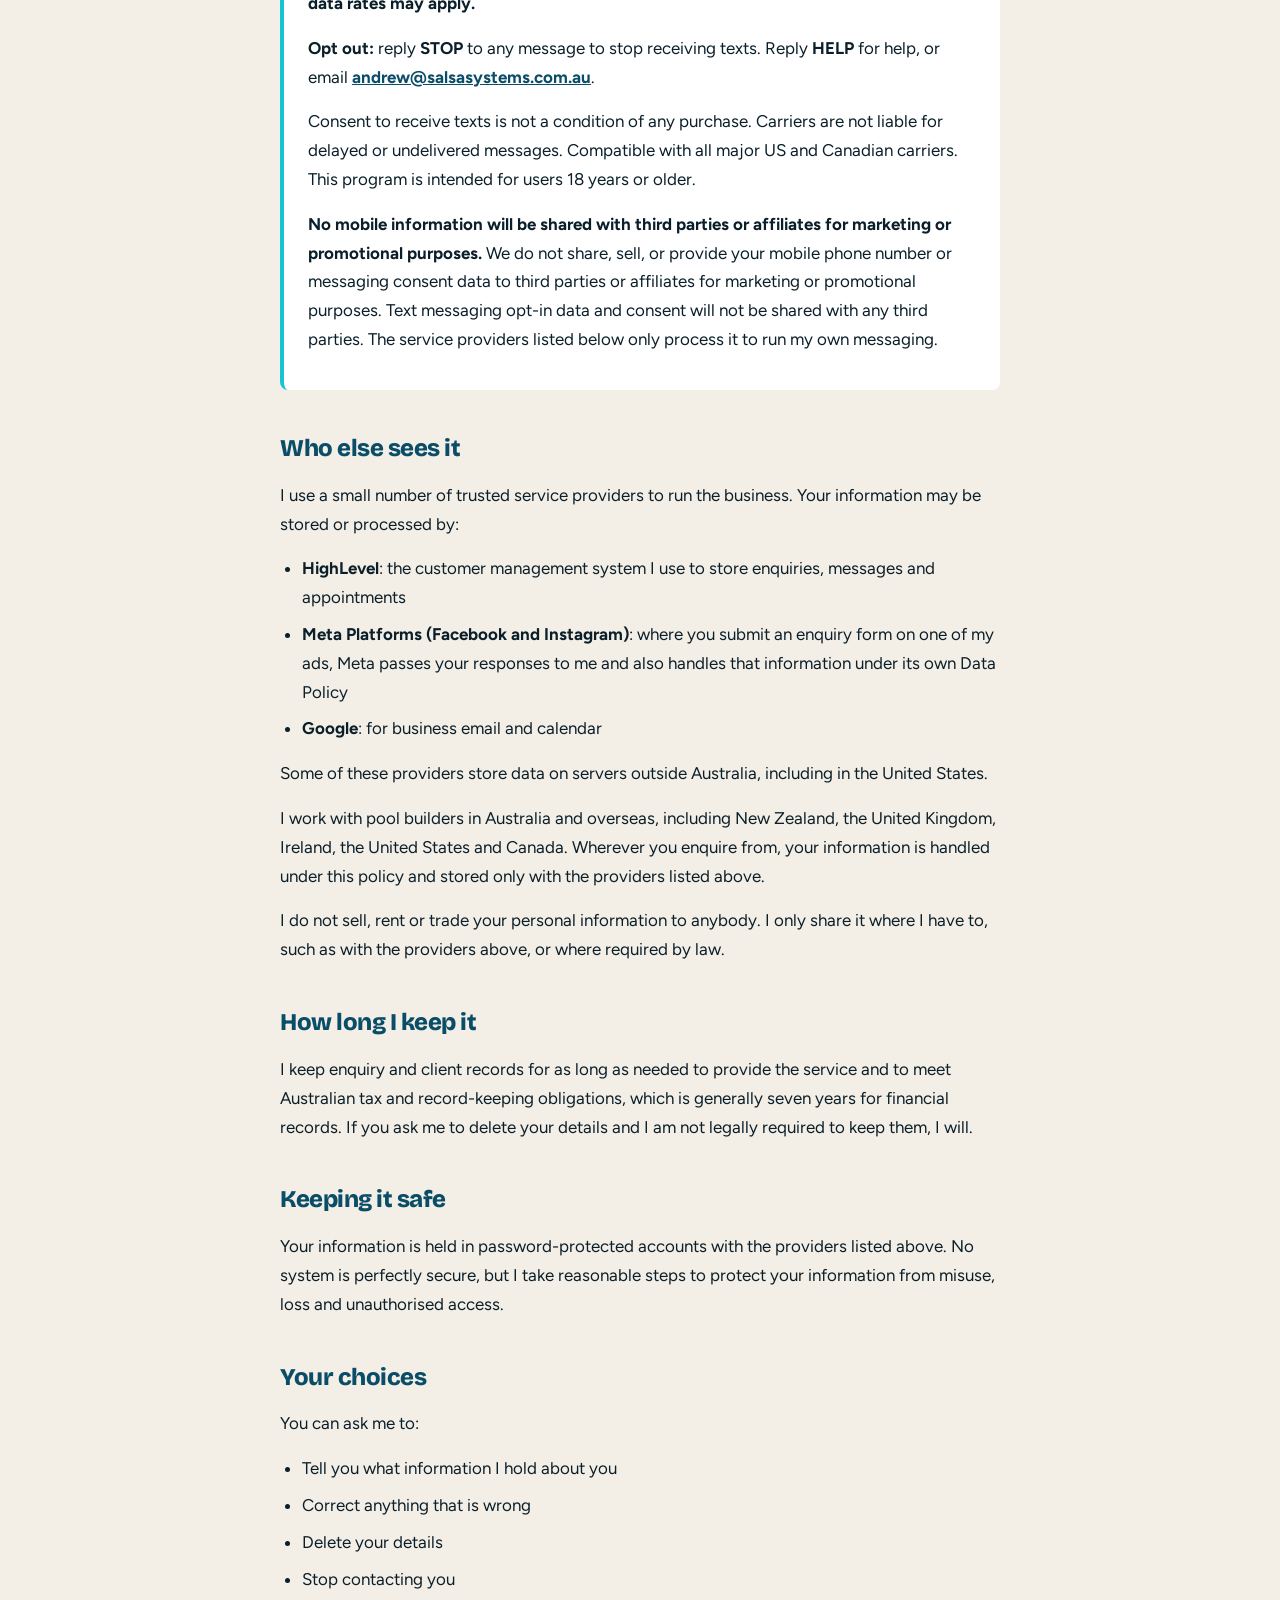
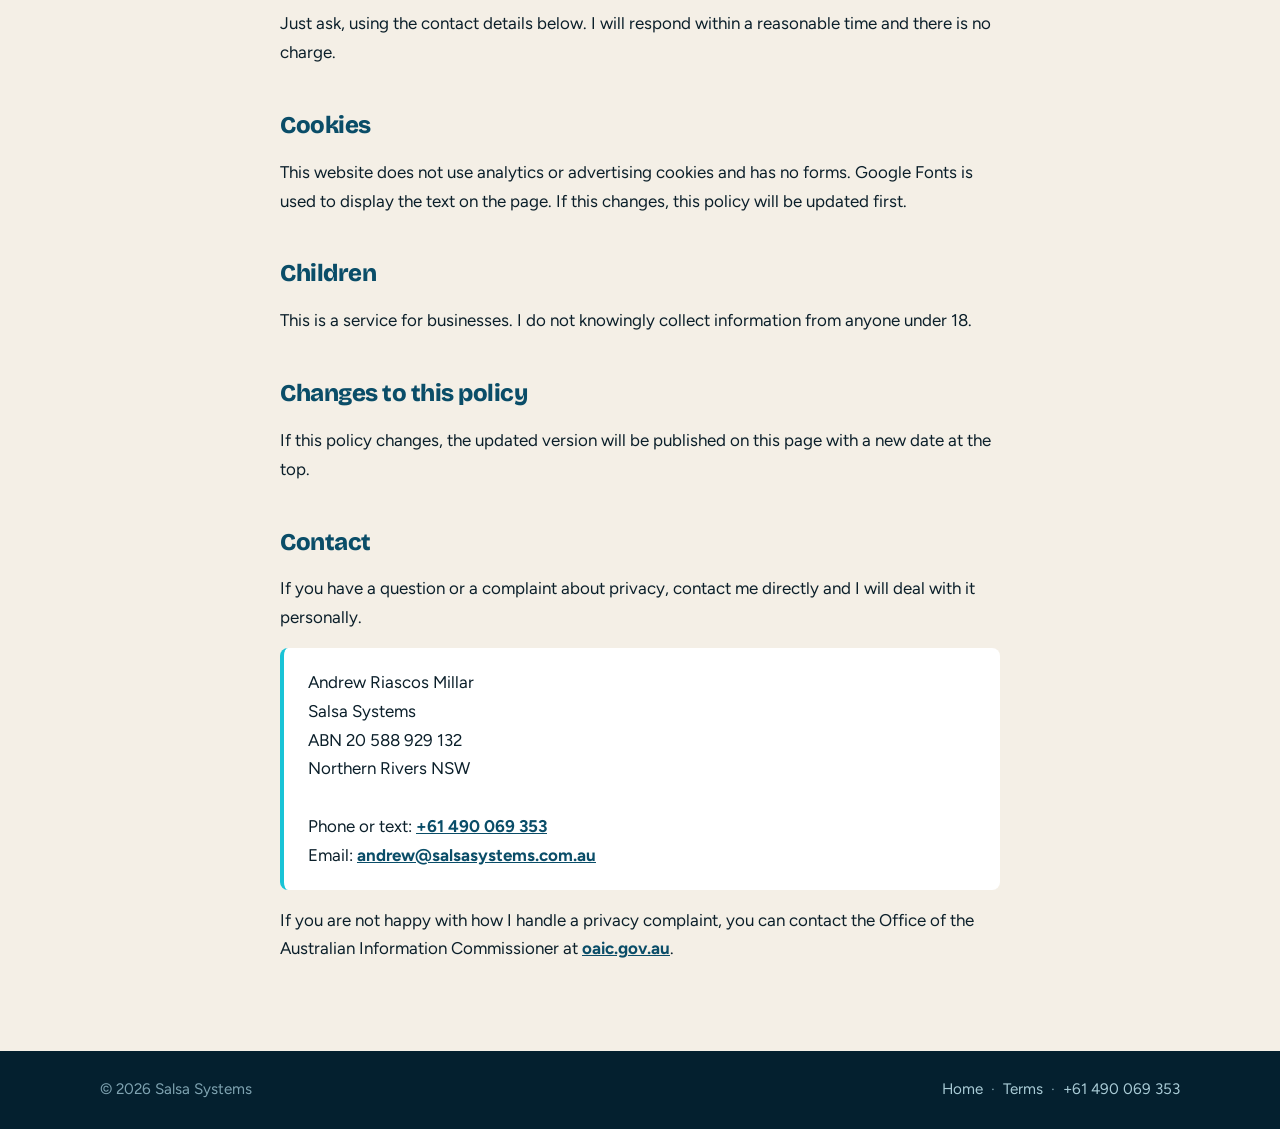
==== commit 10855537: "Align SMS opt-in page with enquiry-only campaign; bump policy dates Co-Authored-By: Claude Opus 5.5 " ====
--- a/privacy.html
+++ b/privacy.html
@@ -44,7 +44,7 @@
 <main>
   <div class="wrap">
     <h1>Privacy Policy</h1>
-    <p class="updated">Last updated 5 October 2026</p>
+    <p class="updated">Last updated 7 October 2026</p>
 
     <p>Salsa Systems is a sole trader business operated by Andrew Riascos Millar (ABN 20 588 929 132), based in the Northern Rivers, New South Wales. This policy explains what personal information I collect, why I collect it, and what I do with it.</p>
 
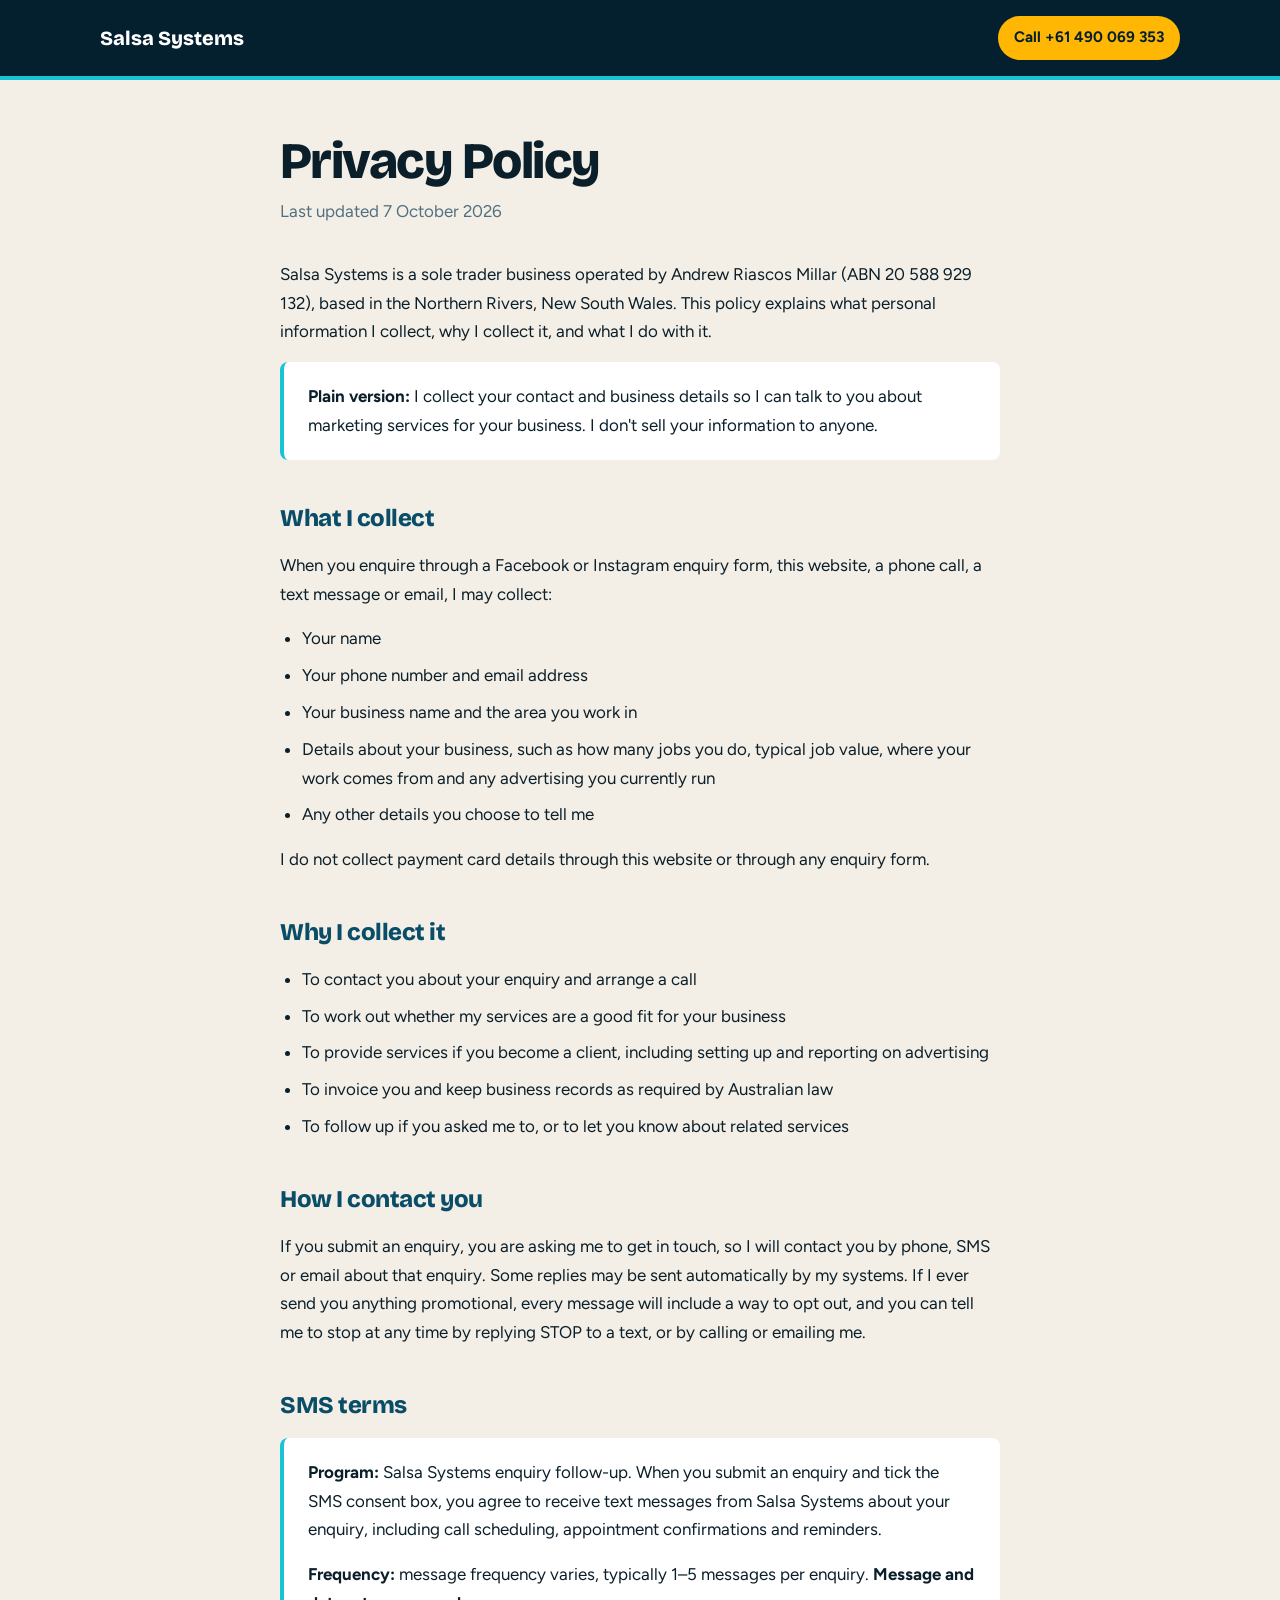
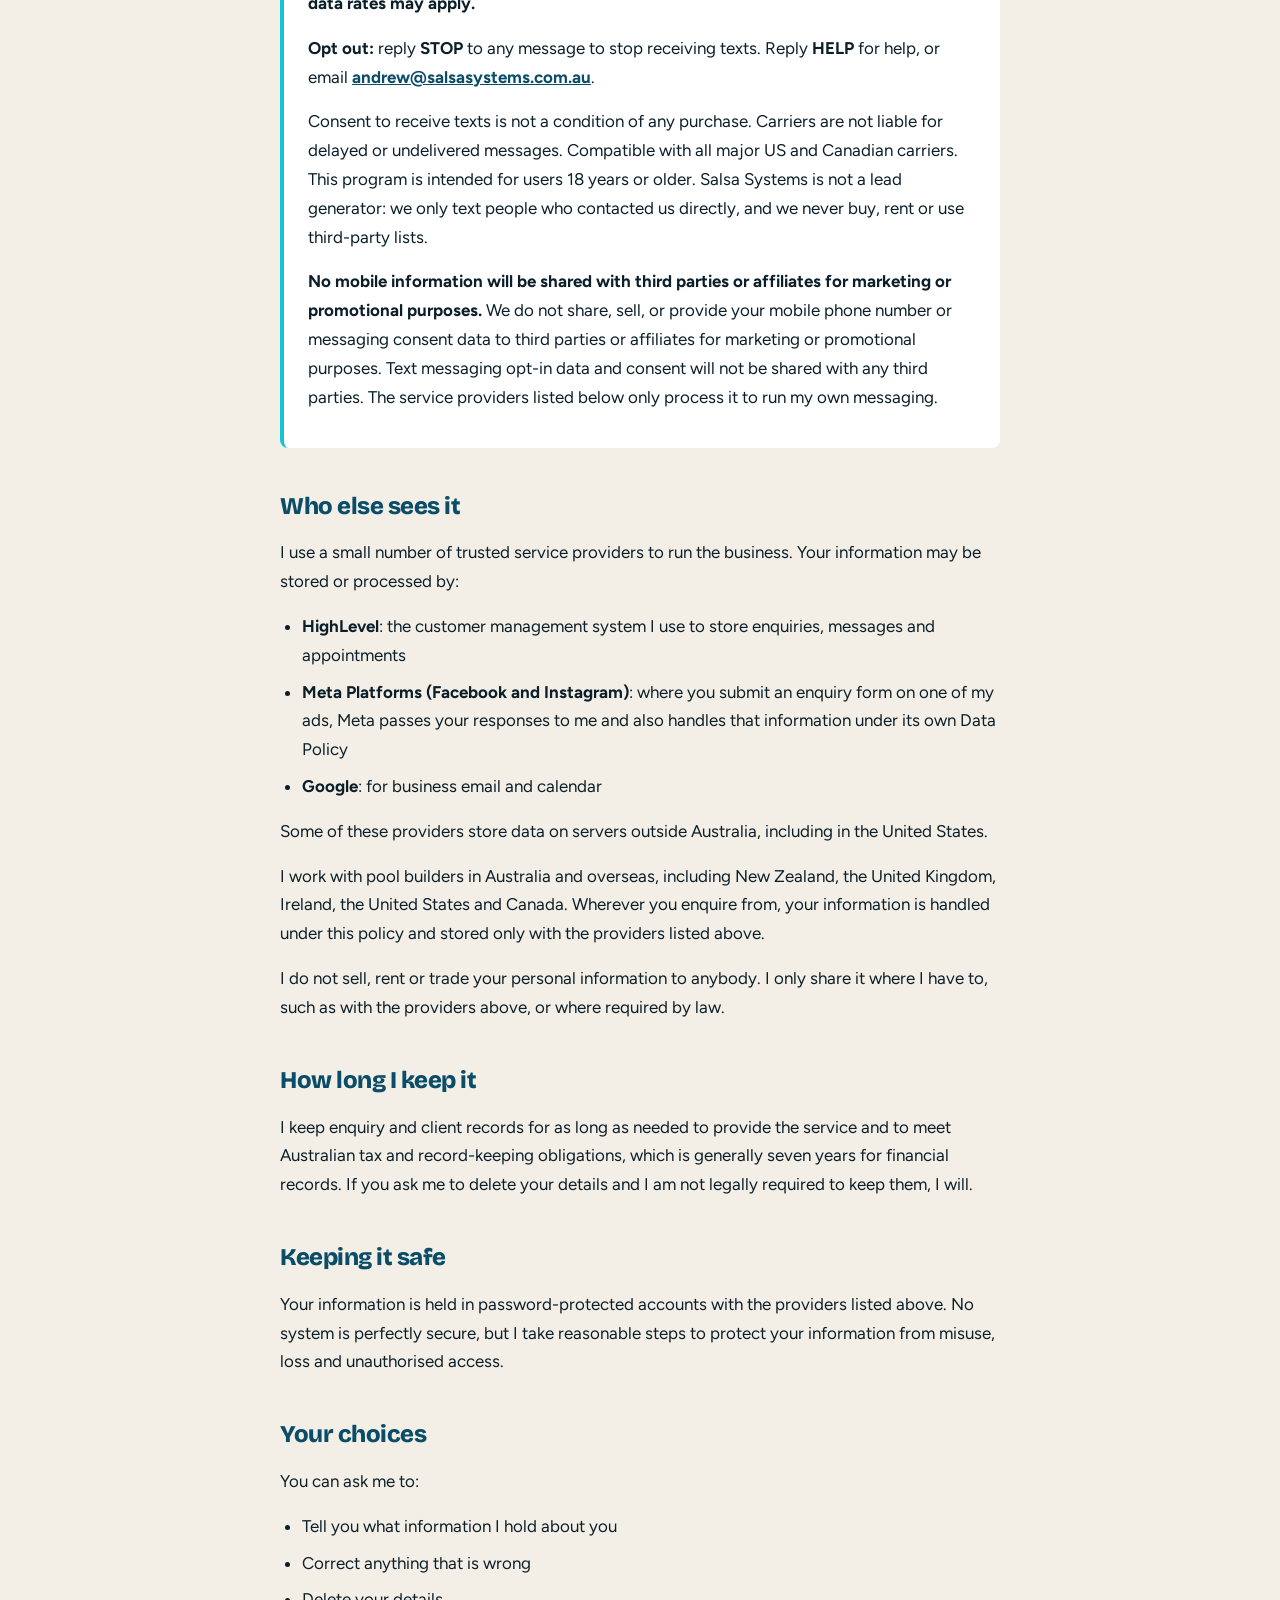
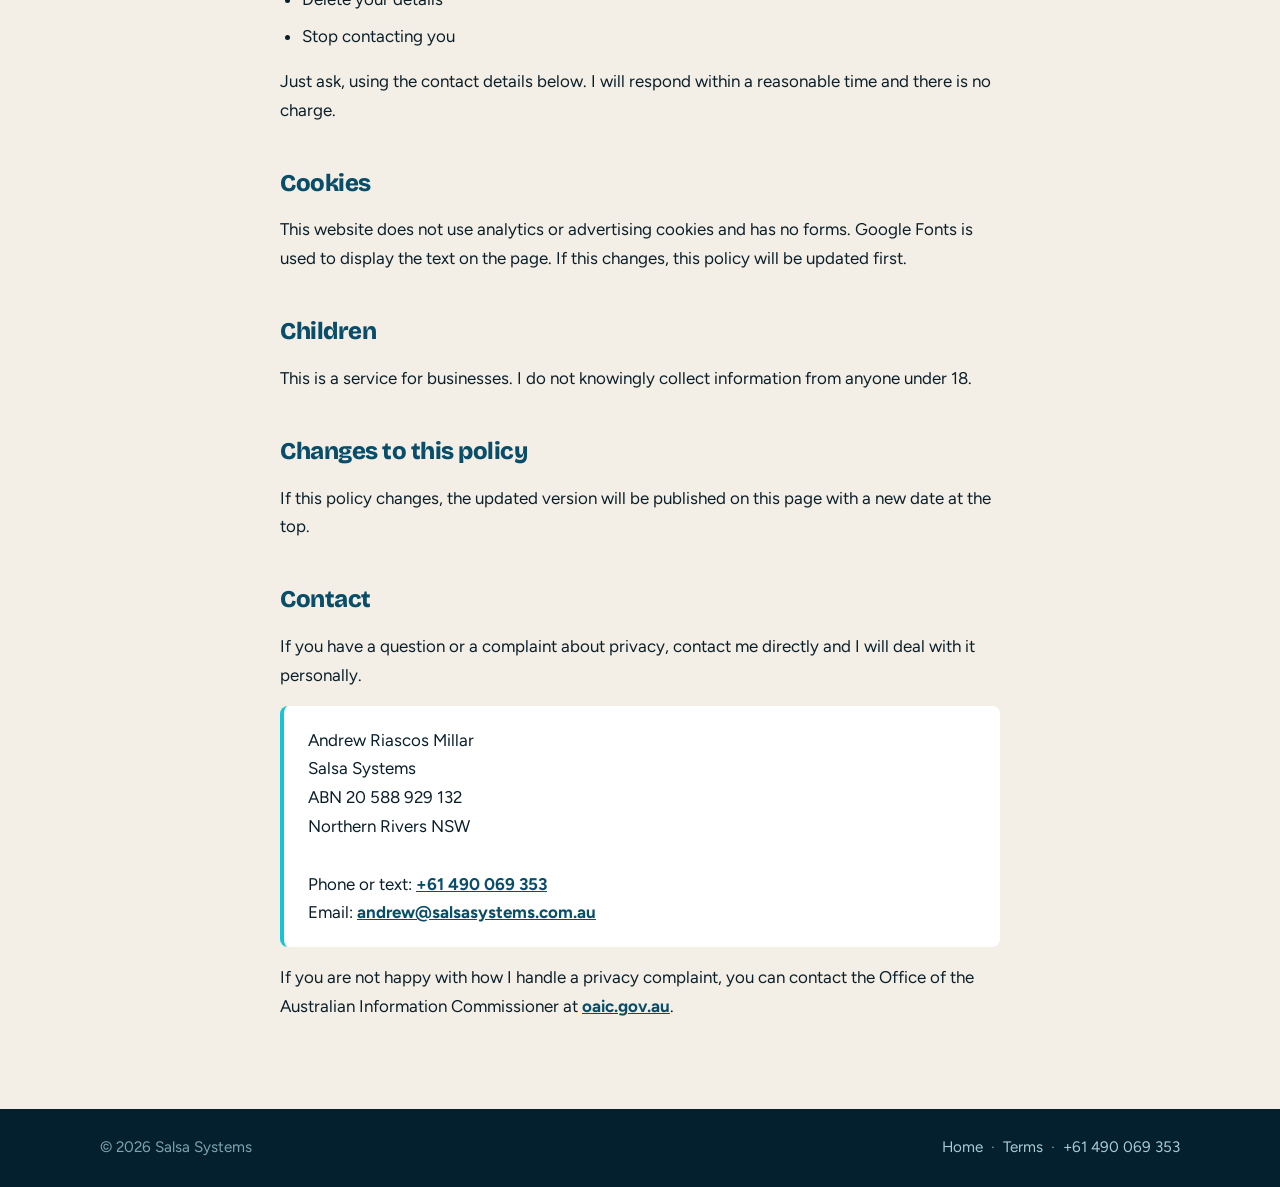
==== commit 4cd1917d: "Switch A2P to chat-widget flow: widget on homepage, drop /sms-opt-in page, add not-a-lead-generator " ====
--- a/privacy.html
+++ b/privacy.html
@@ -78,7 +78,7 @@
       <p><strong>Program:</strong> Salsa Systems enquiry follow-up. When you submit an enquiry and tick the SMS consent box, you agree to receive text messages from Salsa Systems about your enquiry, including call scheduling, appointment confirmations and reminders.</p>
       <p><strong>Frequency:</strong> message frequency varies, typically 1&ndash;5 messages per enquiry. <strong>Message and data rates may apply.</strong></p>
       <p><strong>Opt out:</strong> reply <strong>STOP</strong> to any message to stop receiving texts. Reply <strong>HELP</strong> for help, or email <a href="mailto:andrew@salsasystems.com.au">andrew@salsasystems.com.au</a>.</p>
-      <p>Consent to receive texts is not a condition of any purchase. Carriers are not liable for delayed or undelivered messages. Compatible with all major US and Canadian carriers. This program is intended for users 18 years or older.</p>
+      <p>Consent to receive texts is not a condition of any purchase. Carriers are not liable for delayed or undelivered messages. Compatible with all major US and Canadian carriers. This program is intended for users 18 years or older. Salsa Systems is not a lead generator: we only text people who contacted us directly, and we never buy, rent or use third-party lists.</p>
       <p><strong>No mobile information will be shared with third parties or affiliates for marketing or promotional purposes.</strong> We do not share, sell, or provide your mobile phone number or messaging consent data to third parties or affiliates for marketing or promotional purposes. Text messaging opt-in data and consent will not be shared with any third parties. The service providers listed below only process it to run my own messaging.</p>
     </div>
 
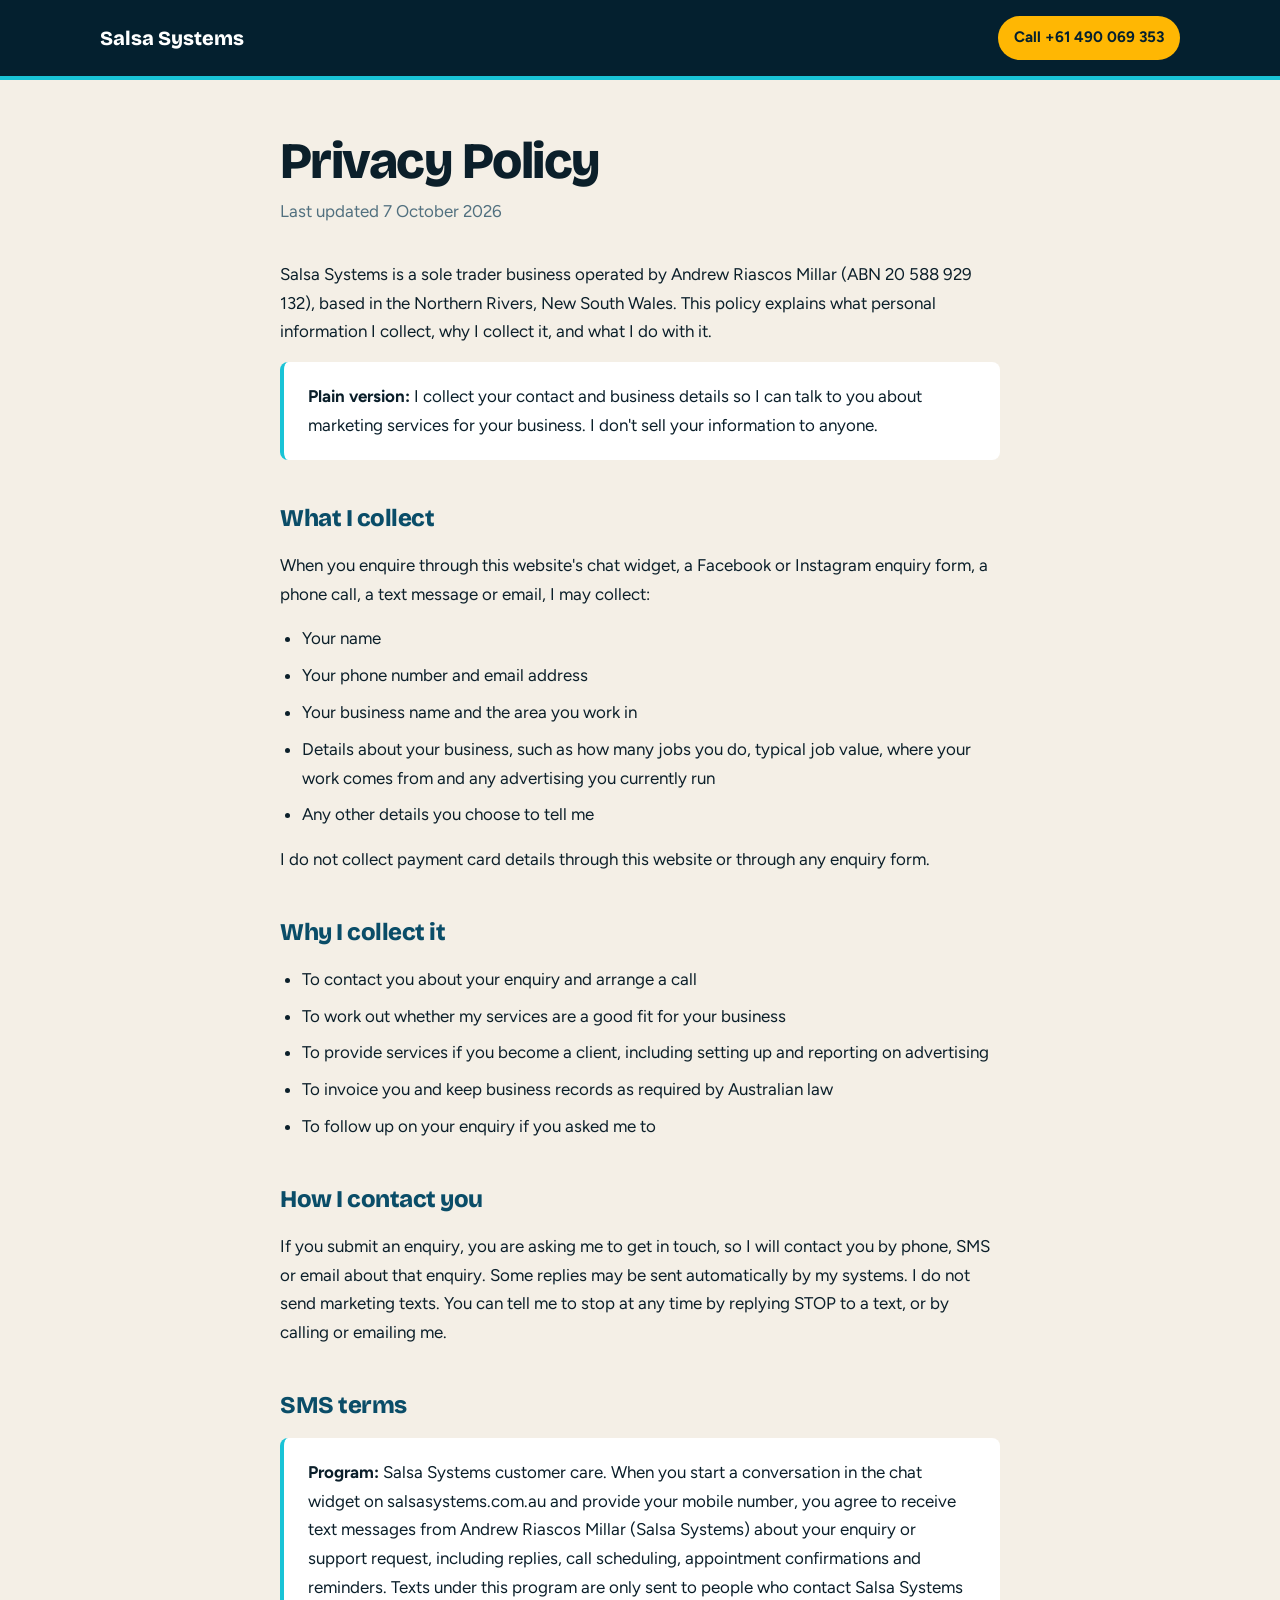
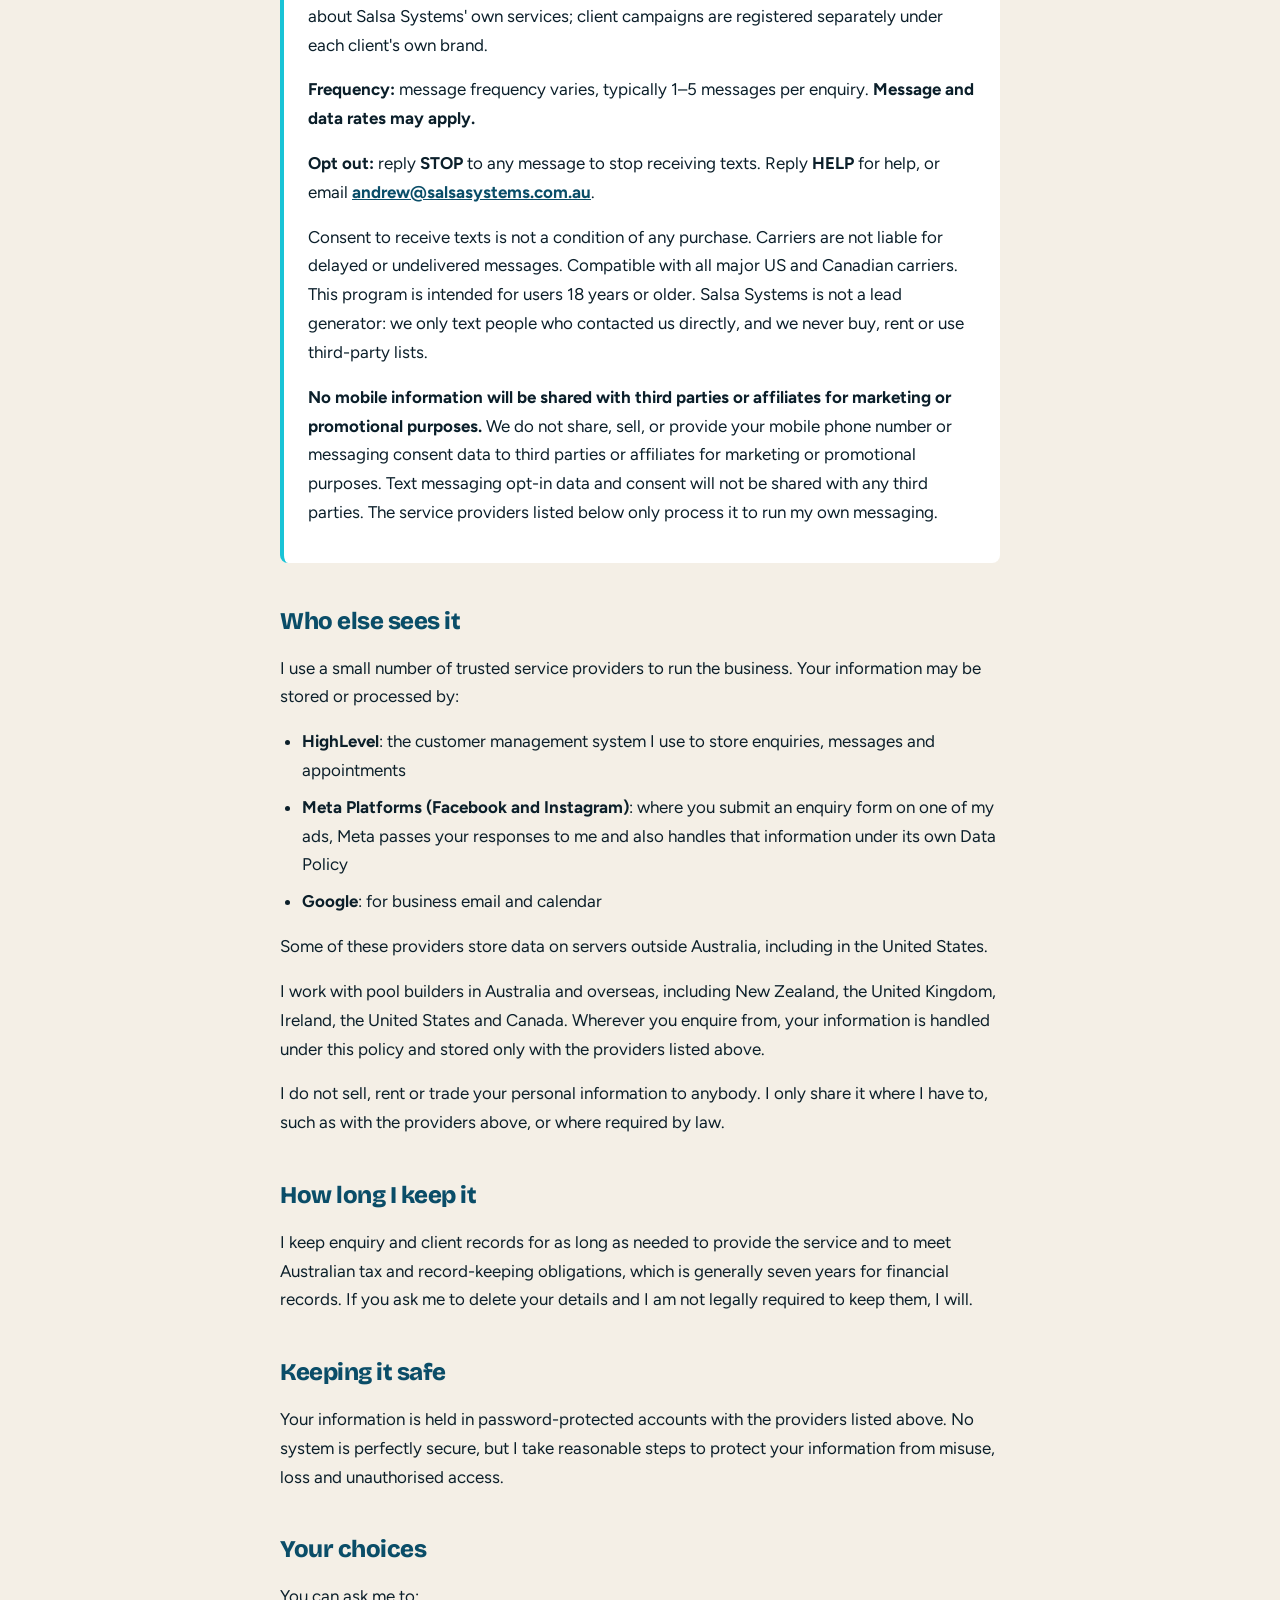
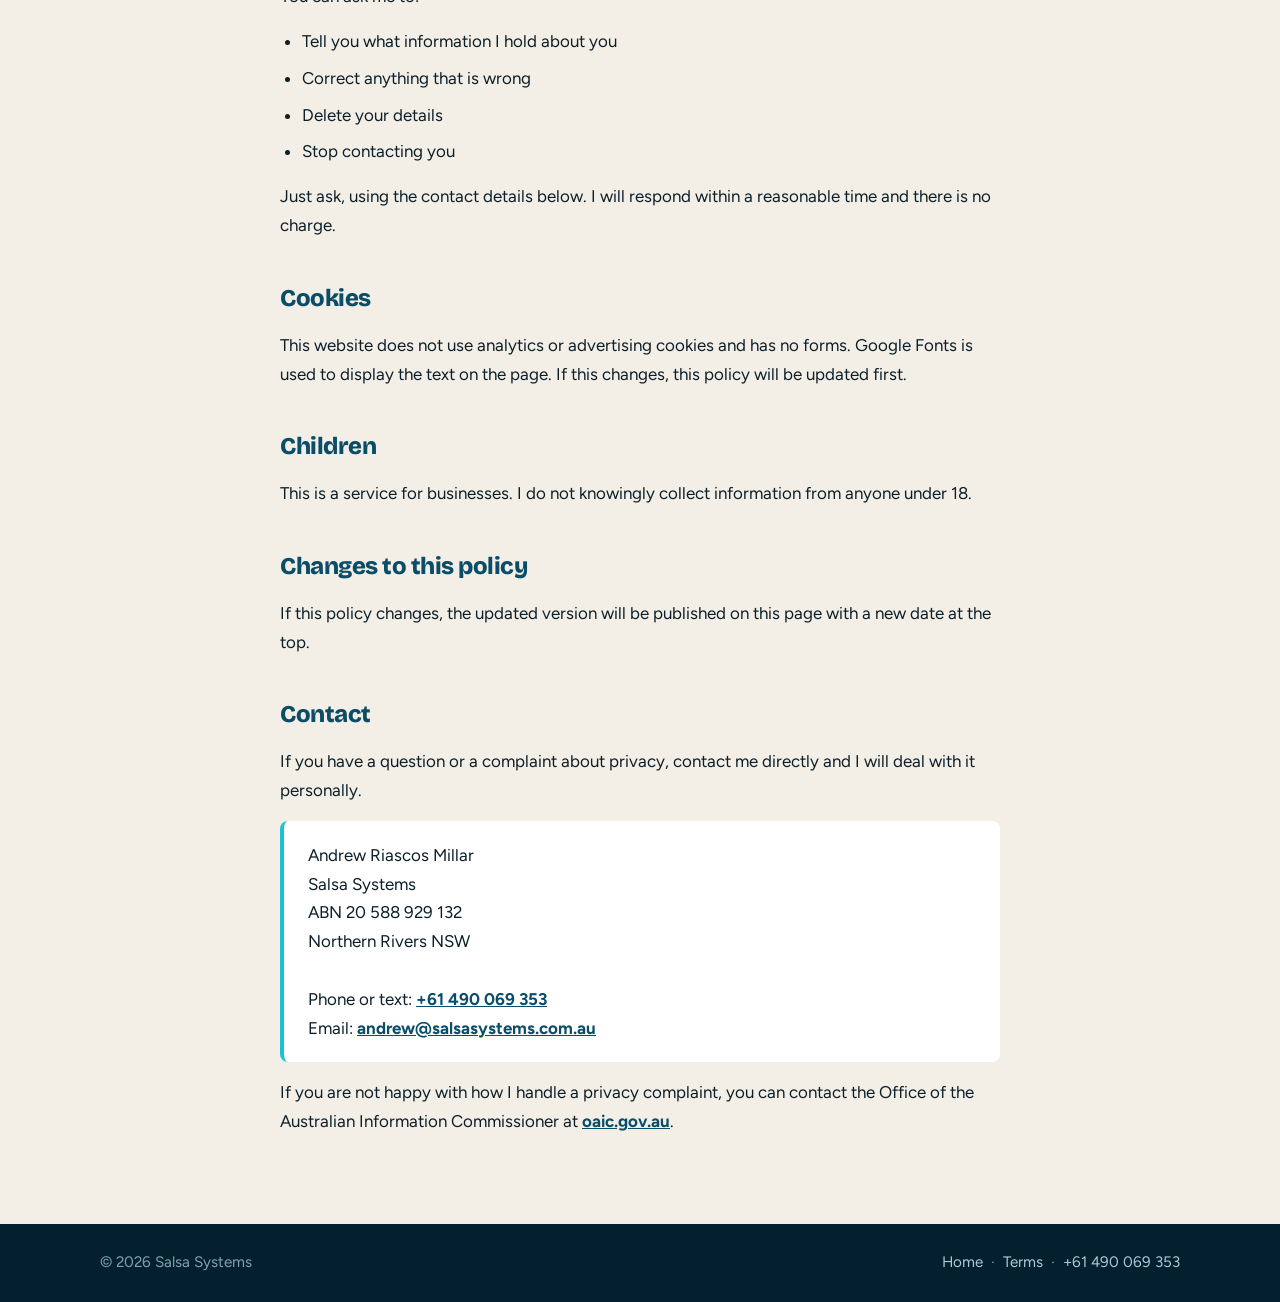
==== commit 13a2b152: "A2P: align SMS program wording with widget customer-care campaign, drop promo wording, remove old op" ====
--- a/privacy.html
+++ b/privacy.html
@@ -51,7 +51,7 @@
     <div class="box"><strong>Plain version:</strong> I collect your contact and business details so I can talk to you about marketing services for your business. I don't sell your information to anyone.</div>
 
     <h2>What I collect</h2>
-    <p>When you enquire through a Facebook or Instagram enquiry form, this website, a phone call, a text message or email, I may collect:</p>
+    <p>When you enquire through this website's chat widget, a Facebook or Instagram enquiry form, a phone call, a text message or email, I may collect:</p>
     <ul>
       <li>Your name</li>
       <li>Your phone number and email address</li>
@@ -67,15 +67,15 @@
       <li>To work out whether my services are a good fit for your business</li>
       <li>To provide services if you become a client, including setting up and reporting on advertising</li>
       <li>To invoice you and keep business records as required by Australian law</li>
-      <li>To follow up if you asked me to, or to let you know about related services</li>
+      <li>To follow up on your enquiry if you asked me to</li>
     </ul>
 
     <h2>How I contact you</h2>
-    <p>If you submit an enquiry, you are asking me to get in touch, so I will contact you by phone, SMS or email about that enquiry. Some replies may be sent automatically by my systems. If I ever send you anything promotional, every message will include a way to opt out, and you can tell me to stop at any time by replying STOP to a text, or by calling or emailing me.</p>
+    <p>If you submit an enquiry, you are asking me to get in touch, so I will contact you by phone, SMS or email about that enquiry. Some replies may be sent automatically by my systems. I do not send marketing texts. You can tell me to stop at any time by replying STOP to a text, or by calling or emailing me.</p>
 
     <h2 id="sms">SMS terms</h2>
     <div class="box">
-      <p><strong>Program:</strong> Salsa Systems enquiry follow-up. When you submit an enquiry and tick the SMS consent box, you agree to receive text messages from Salsa Systems about your enquiry, including call scheduling, appointment confirmations and reminders.</p>
+      <p><strong>Program:</strong> Salsa Systems customer care. When you start a conversation in the chat widget on salsasystems.com.au and provide your mobile number, you agree to receive text messages from Andrew Riascos Millar (Salsa Systems) about your enquiry or support request, including replies, call scheduling, appointment confirmations and reminders. Texts under this program are only sent to people who contact Salsa Systems about Salsa Systems' own services; client campaigns are registered separately under each client's own brand.</p>
       <p><strong>Frequency:</strong> message frequency varies, typically 1&ndash;5 messages per enquiry. <strong>Message and data rates may apply.</strong></p>
       <p><strong>Opt out:</strong> reply <strong>STOP</strong> to any message to stop receiving texts. Reply <strong>HELP</strong> for help, or email <a href="mailto:andrew@salsasystems.com.au">andrew@salsasystems.com.au</a>.</p>
       <p>Consent to receive texts is not a condition of any purchase. Carriers are not liable for delayed or undelivered messages. Compatible with all major US and Canadian carriers. This program is intended for users 18 years or older. Salsa Systems is not a lead generator: we only text people who contacted us directly, and we never buy, rent or use third-party lists.</p>
